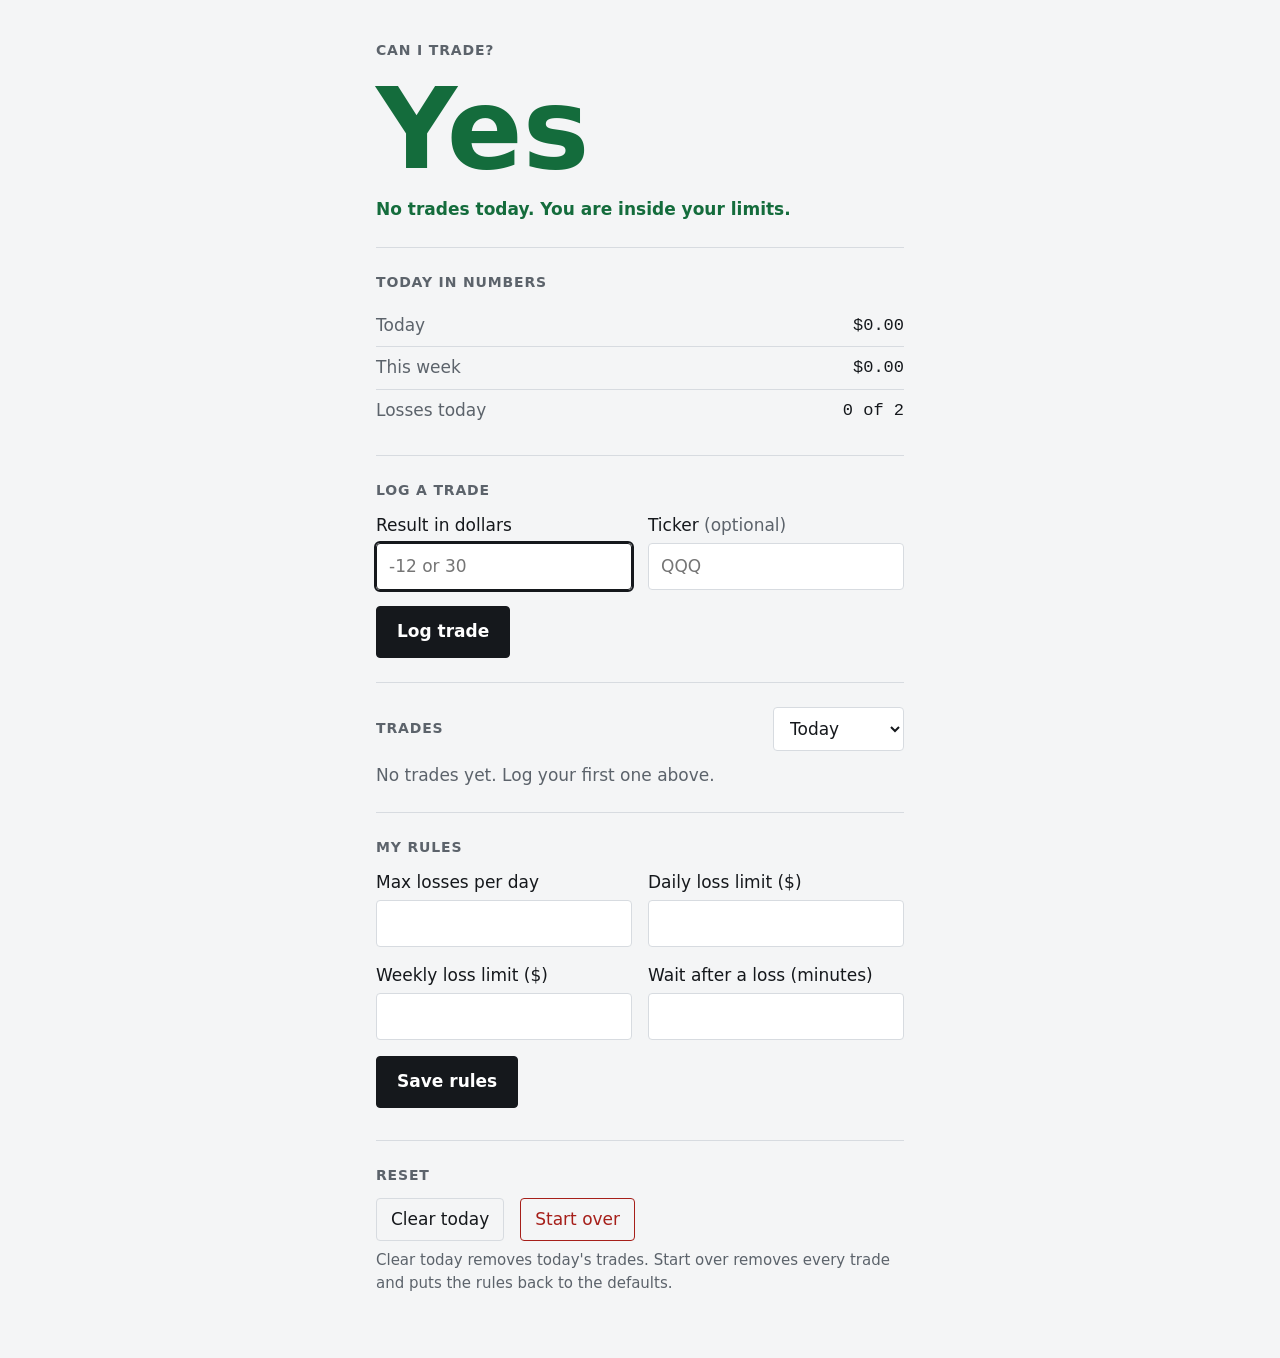
==== index.html @ 66c71fff "First interaction end to end: log a trade, the answer and totals redraw Co-Authored-By: Claude Opus " ====
<!DOCTYPE html>
<html lang="en">
<head>
  <meta charset="utf-8">
  <meta name="viewport" content="width=device-width, initial-scale=1">
  <title>Trade Check</title>
  <meta name="description" content="Log your trades and see if you can place another one today.">
  <link rel="stylesheet" href="css/styles.css">
</head>
<body>
  <main>
    <section class="answer" id="answer" aria-live="polite">
      <h1 class="label">Can I trade?</h1>
      <p class="verdict" id="verdict">Yes</p>
      <p class="reason" id="reason">No trades today. You are inside your limits.</p>
    </section>

    <section aria-labelledby="today-title">
      <h2 class="label" id="today-title">Today in numbers</h2>
      <dl class="stats">
        <div><dt>Today</dt><dd id="stat-today">$0.00</dd></div>
        <div><dt>This week</dt><dd id="stat-week">$0.00</dd></div>
        <div><dt>Losses today</dt><dd id="stat-losses">0 of 2</dd></div>
      </dl>
    </section>

    <section aria-labelledby="log-title">
      <h2 class="label" id="log-title">Log a trade</h2>
      <form id="trade-form" novalidate>
        <div class="row">
          <div class="field">
            <label for="amount">Result in dollars</label>
            <input id="amount" name="amount" type="text" inputmode="decimal"
                   autocomplete="off" placeholder="-12 or 30"
                   aria-describedby="amount-msg">
            <p class="field-message" id="amount-msg"></p>
          </div>
          <div class="field">
            <label for="ticker">Ticker <span class="optional">(optional)</span></label>
            <input id="ticker" name="ticker" type="text" autocomplete="off"
                   placeholder="QQQ" maxlength="10">
          </div>
        </div>
        <button type="submit" class="btn-main">Log trade</button>
      </form>
    </section>

    <section aria-labelledby="list-title">
      <div class="list-head">
        <h2 class="label" id="list-title">Trades</h2>
        <label class="visually-hidden" for="filter">Show</label>
        <select id="filter">
          <option value="today">Today</option>
          <option value="week">This week</option>
          <option value="all">All</option>
        </select>
      </div>
      <ul class="trades" id="trades"></ul>
      <p class="empty" id="empty">No trades yet. Log your first one above.</p>
    </section>

    <section aria-labelledby="rules-title">
      <h2 class="label" id="rules-title">My rules</h2>
      <form id="rules-form" novalidate>
        <div class="rules">
          <div class="field">
            <label for="maxLosses">Max losses per day</label>
            <input id="maxLosses" name="maxLosses" type="text" inputmode="numeric"
                   aria-describedby="maxLosses-msg">
            <p class="field-message" id="maxLosses-msg"></p>
          </div>
          <div class="field">
            <label for="dailyLimit">Daily loss limit ($)</label>
            <input id="dailyLimit" name="dailyLimit" type="text" inputmode="numeric"
                   aria-describedby="dailyLimit-msg">
            <p class="field-message" id="dailyLimit-msg"></p>
          </div>
          <div class="field">
            <label for="weeklyLimit">Weekly loss limit ($)</label>
            <input id="weeklyLimit" name="weeklyLimit" type="text" inputmode="numeric"
                   aria-describedby="weeklyLimit-msg">
            <p class="field-message" id="weeklyLimit-msg"></p>
          </div>
          <div class="field">
            <label for="cooldown">Wait after a loss (minutes)</label>
            <input id="cooldown" name="cooldown" type="text" inputmode="numeric"
                   aria-describedby="cooldown-msg">
            <p class="field-message" id="cooldown-msg"></p>
          </div>
        </div>
        <button type="submit" class="btn-main">Save rules</button>
        <p class="saved" id="rules-saved" aria-live="polite"></p>
      </form>
    </section>

    <section aria-labelledby="reset-title">
      <h2 class="label" id="reset-title">Reset</h2>
      <div class="resets">
        <button type="button" class="btn-quiet" id="clear-today">Clear today</button>
        <button type="button" class="btn-danger" id="start-over">Start over</button>
      </div>
      <p class="hint">Clear today removes today's trades. Start over removes every trade and puts the rules back to the defaults.</p>
    </section>
  </main>

  <script src="js/app.js"></script>
</body>
</html>
---- css/styles.css ----
/* Values come from DESIGN.md. Do not add new ones here without adding them there. */
:root {
  --background: #F4F5F6;
  --surface: #FFFFFF;
  --ink: #15181C;
  --ink-hover: #2B3036;
  --muted: #5C636B;
  --line: #D7DBE0;
  --go: #146C3C;
  --stop: #A61F1A;
  --wait: #8A5A00;

  --sans: system-ui, -apple-system, "Segoe UI", Roboto, sans-serif;
  --mono: ui-monospace, "SF Mono", Menlo, Consolas, monospace;

  --radius: 4px;
  --unit: 8px;
  --gutter: 16px;
  --section: 40px;
  --column: 560px;
}

* { box-sizing: border-box; }

body {
  margin: 0;
  background: var(--background);
  color: var(--ink);
  font-family: var(--sans);
  font-size: 17px;
  line-height: 1.5;
}

main {
  max-width: var(--column);
  margin: 0 auto;
  padding: var(--section) var(--gutter);
}

section {
  padding: calc(var(--unit) * 3) 0;
  border-top: 1px solid var(--line);
}

section:first-child { border-top: none; padding-top: 0; }

.label {
  margin: 0 0 calc(var(--unit) * 1.5);
  font-size: 14px;
  font-weight: 700;
  letter-spacing: 0.06em;
  text-transform: uppercase;
  color: var(--muted);
}

/* The answer */
.verdict {
  margin: 0;
  font-size: clamp(64px, 18vw, 112px);
  font-weight: 800;
  line-height: 1;
}

.reason {
  margin: calc(var(--unit) * 1.5) 0 0;
  font-weight: 600;
}

.answer[data-state="yes"] .verdict,
.answer[data-state="yes"] .reason { color: var(--go); }
.answer[data-state="no"] .verdict,
.answer[data-state="no"] .reason { color: var(--stop); }
.answer[data-state="wait"] .verdict,
.answer[data-state="wait"] .reason { color: var(--wait); }

/* Today in numbers */
.stats { margin: 0; }

.stats div {
  display: flex;
  justify-content: space-between;
  padding: var(--unit) 0;
  border-bottom: 1px solid var(--line);
}

.stats div:last-child { border-bottom: none; }
.stats dt { color: var(--muted); }
.stats dd { margin: 0; font-family: var(--mono); font-weight: 500; }

/* Forms */
.row, .rules {
  display: grid;
  gap: var(--gutter);
}

@media (min-width: 520px) {
  .row { grid-template-columns: 1fr 1fr; }
  .rules { grid-template-columns: 1fr 1fr; }
}

.field label {
  display: block;
  margin-bottom: calc(var(--unit) / 2);
}

.optional { color: var(--muted); }

input, select {
  width: 100%;
  padding: 10px 12px;
  font: inherit;
  color: var(--ink);
  background: var(--surface);
  border: 1px solid var(--line);
  border-radius: var(--radius);
}

input:focus, select:focus {
  border-color: var(--ink);
  outline: 2px solid var(--ink);
  outline-offset: 0;
}

input[aria-invalid="true"] { border-color: var(--stop); }

.field-message {
  min-height: 0;
  margin: calc(var(--unit) / 2) 0 0;
  color: var(--stop);
  font-size: 15px;
}

.field-message:empty { display: none; }

form .btn-main { margin-top: var(--gutter); }

/* Buttons */
button {
  font: inherit;
  cursor: pointer;
  border-radius: var(--radius);
}

button:focus-visible {
  outline: 2px solid var(--ink);
  outline-offset: 2px;
}

.btn-main {
  padding: 12px 20px;
  color: var(--surface);
  background: var(--ink);
  border: 1px solid var(--ink);
  font-weight: 600;
}

.btn-main:hover { background: var(--ink-hover); }

.btn-quiet, .btn-danger {
  padding: 8px 14px;
  background: transparent;
  border: 1px solid var(--line);
  color: var(--ink);
}

.btn-quiet:hover { border-color: var(--ink); }

.btn-danger {
  color: var(--stop);
  border-color: var(--stop);
}

/* Trades list */
.list-head {
  display: flex;
  align-items: center;
  justify-content: space-between;
  gap: var(--gutter);
  margin-bottom: calc(var(--unit) * 1.5);
}

.list-head .label { margin: 0; }
.list-head select { width: auto; }

.trades {
  list-style: none;
  margin: 0;
  padding: 0;
}

.trades li {
  display: grid;
  grid-template-columns: auto 1fr auto auto;
  align-items: center;
  gap: var(--gutter);
  padding: var(--unit) 0;
  border-bottom: 1px solid var(--line);
}

.trades .time { font-family: var(--mono); color: var(--muted); }
.trades .result { font-family: var(--mono); font-weight: 500; text-align: right; }

.empty, .hint, .saved {
  margin: 0;
  color: var(--muted);
}

.hint { margin-top: var(--unit); font-size: 15px; }
.saved { margin-top: var(--unit); }

.resets {
  display: flex;
  gap: var(--gutter);
}

.visually-hidden {
  position: absolute;
  width: 1px;
  height: 1px;
  overflow: hidden;
  clip: rect(0 0 0 0);
  white-space: nowrap;
}
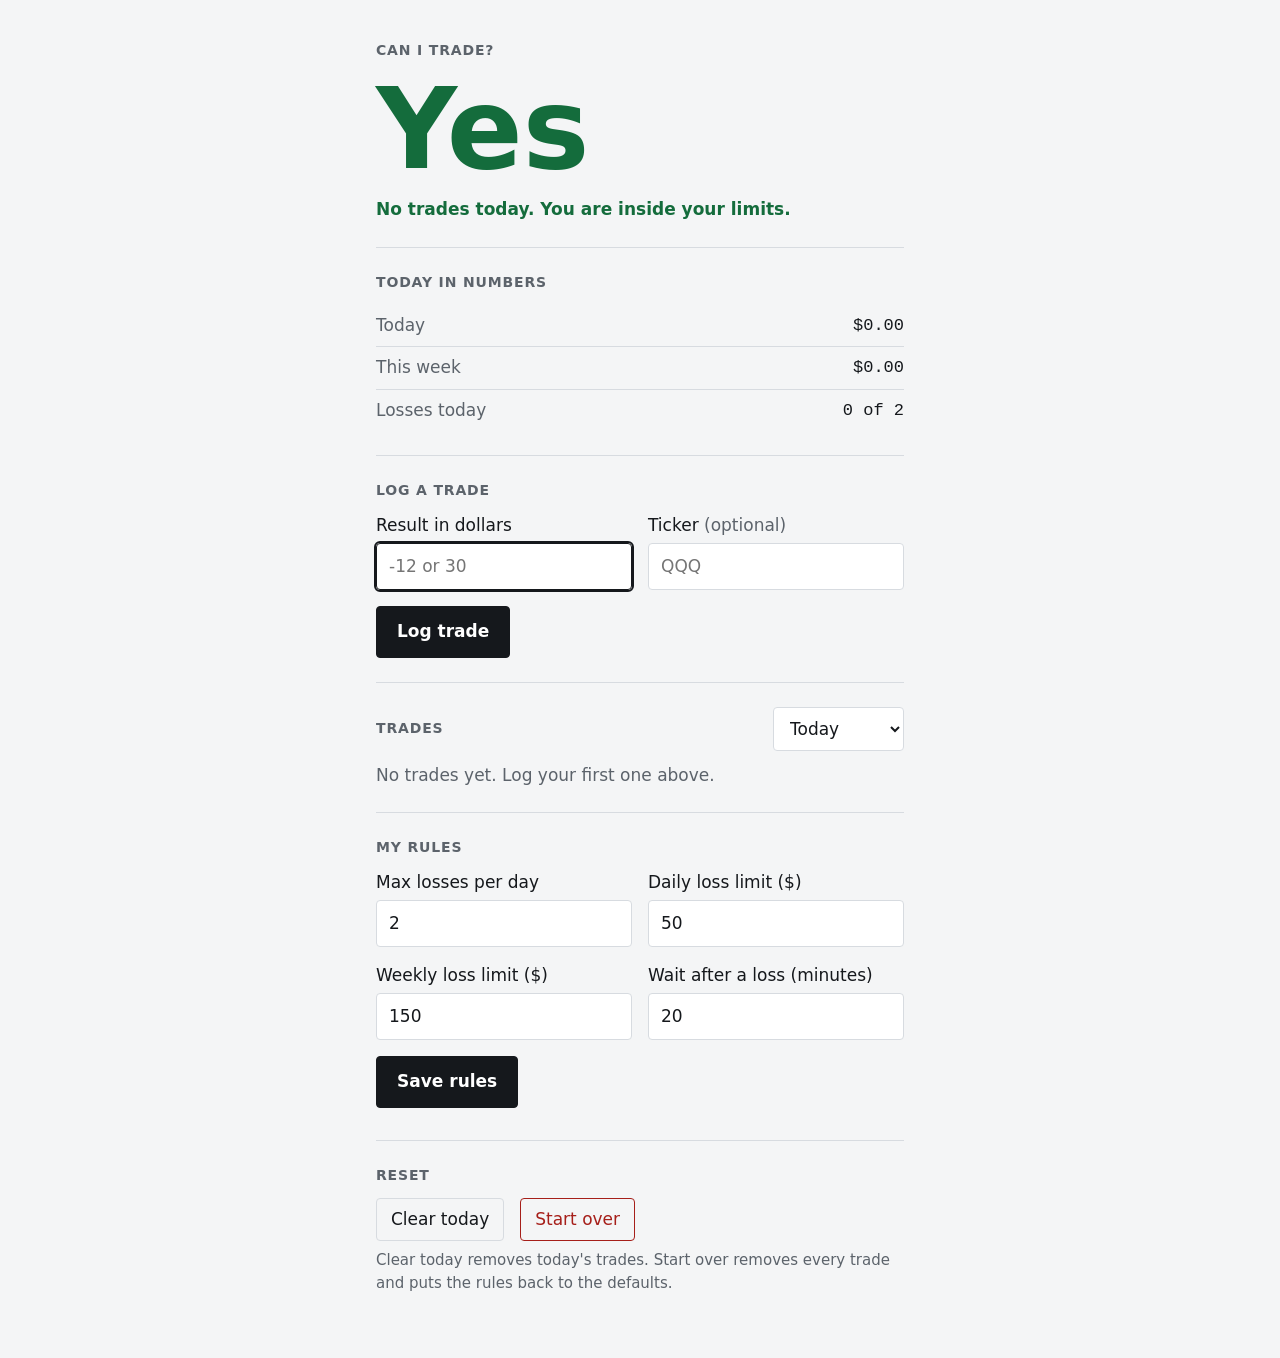
==== commit a996799c: "Cooldown after a loss: Wait with a countdown that turns to Yes on its own Co-Authored-By: Claude Opu" ====
--- a/index.html
+++ b/index.html
@@ -13,6 +13,7 @@
       <h1 class="label">Can I trade?</h1>
       <p class="verdict" id="verdict">Yes</p>
       <p class="reason" id="reason">No trades today. You are inside your limits.</p>
+      <p class="countdown" id="countdown" aria-hidden="true"></p>
     </section>
 
     <section aria-labelledby="today-title">
--- a/css/styles.css
+++ b/css/styles.css
@@ -71,7 +71,16 @@
 .answer[data-state="no"] .verdict,
 .answer[data-state="no"] .reason { color: var(--stop); }
 .answer[data-state="wait"] .verdict,
-.answer[data-state="wait"] .reason { color: var(--wait); }
+.answer[data-state="wait"] .reason,
+.answer[data-state="wait"] .countdown { color: var(--wait); }
+
+.countdown {
+  margin: calc(var(--unit) / 2) 0 0;
+  font-family: var(--mono);
+  font-weight: 500;
+}
+
+.countdown:empty { display: none; }
 
 /* Today in numbers */
 .stats { margin: 0; }
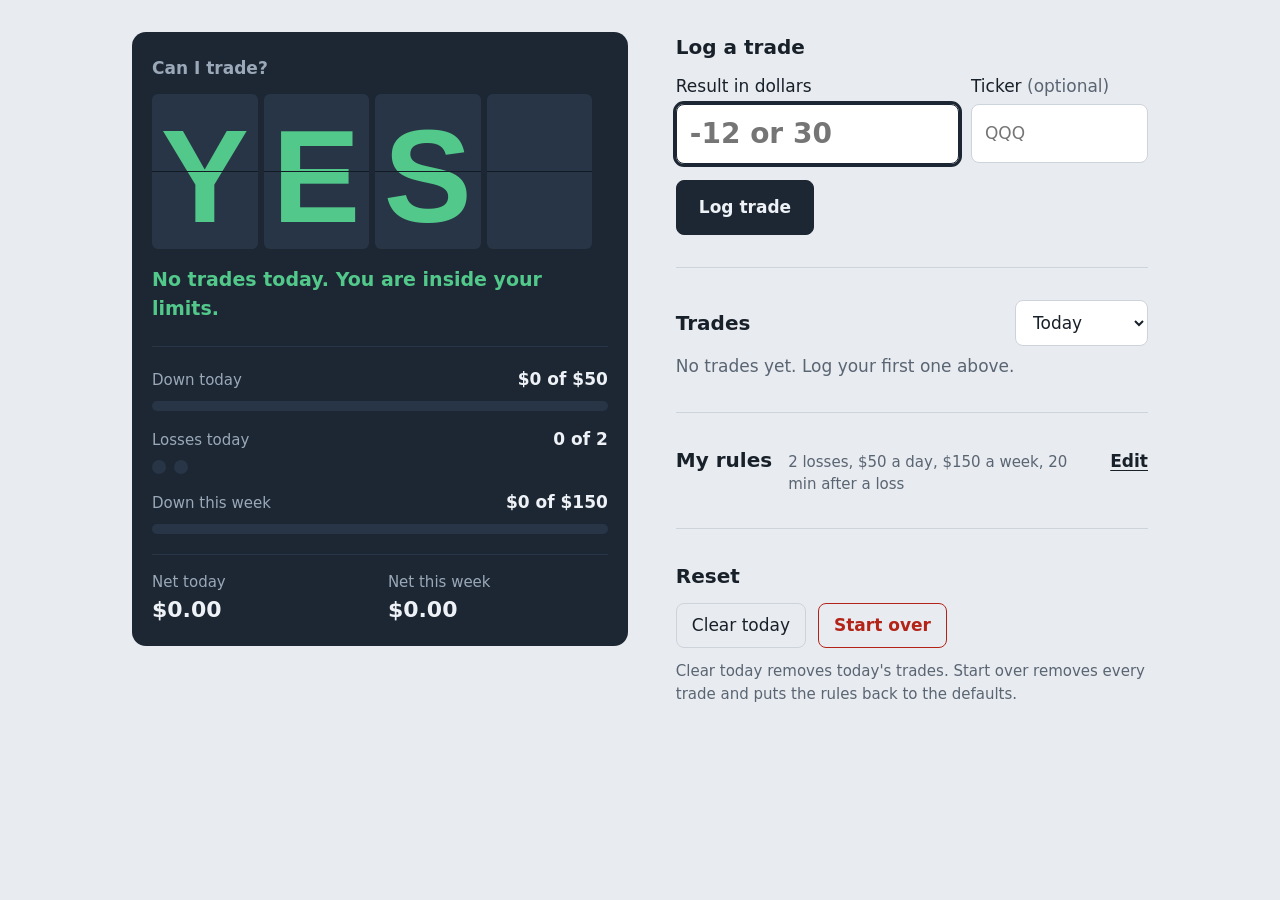
==== commit 54015190: "Restyle as a departure board: flap tiles, limit gauges, loss dots The answer flips letter by letter " ====
--- a/index.html
+++ b/index.html
@@ -5,105 +5,133 @@
   <meta name="viewport" content="width=device-width, initial-scale=1">
   <title>Trade Check</title>
   <meta name="description" content="Log your trades and see if you can place another one today.">
+  <meta name="theme-color" content="#1C2733">
+  <link rel="icon" href="data:image/svg+xml,%3Csvg xmlns='http://www.w3.org/2000/svg' viewBox='0 0 32 32'%3E%3Crect width='32' height='32' rx='7' fill='%231C2733'/%3E%3Crect x='7' y='7' width='18' height='18' rx='3' fill='%23273546'/%3E%3Crect x='7' y='15.5' width='18' height='1' fill='%23121A23'/%3E%3Ccircle cx='16' cy='16' r='5' fill='%2352C98A'/%3E%3C/svg%3E">
   <link rel="stylesheet" href="css/styles.css">
 </head>
 <body>
-  <main>
-    <section class="answer" id="answer" aria-live="polite">
-      <h1 class="label">Can I trade?</h1>
-      <p class="verdict" id="verdict">Yes</p>
+  <div class="layout">
+
+    <section class="board" id="answer" aria-live="polite">
+      <h1 class="board-question">Can I trade?</h1>
+      <p class="visually-hidden" id="verdict">Yes</p>
+      <div class="flaps" id="flaps" aria-hidden="true">
+        <span class="tile"><span class="ch"></span></span>
+        <span class="tile"><span class="ch"></span></span>
+        <span class="tile"><span class="ch"></span></span>
+        <span class="tile"><span class="ch"></span></span>
+      </div>
       <p class="reason" id="reason">No trades today. You are inside your limits.</p>
       <p class="countdown" id="countdown" aria-hidden="true"></p>
-    </section>
 
-    <section aria-labelledby="today-title">
-      <h2 class="label" id="today-title">Today in numbers</h2>
-      <dl class="stats">
-        <div><dt>Today</dt><dd id="stat-today">$0.00</dd></div>
-        <div><dt>This week</dt><dd id="stat-week">$0.00</dd></div>
-        <div><dt>Losses today</dt><dd id="stat-losses">0 of 2</dd></div>
+      <div class="gauges">
+        <div class="gauge">
+          <p class="gauge-head"><span>Down today</span><span class="fig" id="day-fig">$0 of $50</span></p>
+          <div class="track"><div class="fill" id="day-fill"></div></div>
+        </div>
+        <div class="gauge">
+          <p class="gauge-head"><span>Losses today</span><span class="fig" id="stat-losses">0 of 2</span></p>
+          <div class="dots" id="dots"></div>
+        </div>
+        <div class="gauge">
+          <p class="gauge-head"><span>Down this week</span><span class="fig" id="week-fig">$0 of $150</span></p>
+          <div class="track"><div class="fill" id="week-fill"></div></div>
+        </div>
+      </div>
+
+      <dl class="nets">
+        <div><dt>Net today</dt><dd class="fig" id="stat-today">$0.00</dd></div>
+        <div><dt>Net this week</dt><dd class="fig" id="stat-week">$0.00</dd></div>
       </dl>
     </section>
 
-    <section aria-labelledby="log-title">
-      <h2 class="label" id="log-title">Log a trade</h2>
-      <form id="trade-form" novalidate>
-        <div class="row">
-          <div class="field">
-            <label for="amount">Result in dollars</label>
-            <input id="amount" name="amount" type="text" inputmode="decimal"
-                   autocomplete="off" placeholder="-12 or 30"
-                   aria-describedby="amount-msg">
-            <p class="field-message" id="amount-msg"></p>
+    <main class="controls">
+      <section aria-labelledby="log-title">
+        <h2 id="log-title">Log a trade</h2>
+        <form id="trade-form" novalidate>
+          <div class="log-row">
+            <div class="field field-amount">
+              <label for="amount">Result in dollars</label>
+              <input id="amount" name="amount" type="text" inputmode="decimal"
+                     autocomplete="off" placeholder="-12 or 30"
+                     aria-describedby="amount-msg">
+            </div>
+            <div class="field field-ticker">
+              <label for="ticker">Ticker <span class="optional">(optional)</span></label>
+              <input id="ticker" name="ticker" type="text" autocomplete="off"
+                     placeholder="QQQ" maxlength="10">
+            </div>
           </div>
-          <div class="field">
-            <label for="ticker">Ticker <span class="optional">(optional)</span></label>
-            <input id="ticker" name="ticker" type="text" autocomplete="off"
-                   placeholder="QQQ" maxlength="10">
-          </div>
+          <p class="field-message" id="amount-msg"></p>
+          <button type="submit" class="btn-main">Log trade</button>
+        </form>
+      </section>
+
+      <section aria-labelledby="list-title">
+        <div class="list-head">
+          <h2 id="list-title">Trades</h2>
+          <label class="visually-hidden" for="filter">Show</label>
+          <select id="filter">
+            <option value="today">Today</option>
+            <option value="week">This week</option>
+            <option value="all">All</option>
+          </select>
         </div>
-        <button type="submit" class="btn-main">Log trade</button>
-      </form>
-    </section>
+        <ul class="trades" id="trades"></ul>
+        <p class="empty" id="empty">No trades yet. Log your first one above.</p>
+      </section>
 
-    <section aria-labelledby="list-title">
-      <div class="list-head">
-        <h2 class="label" id="list-title">Trades</h2>
-        <label class="visually-hidden" for="filter">Show</label>
-        <select id="filter">
-          <option value="today">Today</option>
-          <option value="week">This week</option>
-          <option value="all">All</option>
-        </select>
-      </div>
-      <ul class="trades" id="trades"></ul>
-      <p class="empty" id="empty">No trades yet. Log your first one above.</p>
-    </section>
+      <section aria-labelledby="rules-title">
+        <details class="rules-box" id="rules-box">
+          <summary>
+            <span class="summary-title" id="rules-title">My rules</span>
+            <span class="summary-text" id="rules-summary"></span>
+            <span class="summary-action">Edit</span>
+          </summary>
+          <form id="rules-form" novalidate>
+            <div class="rules">
+              <div class="field">
+                <label for="maxLosses">Max losses per day</label>
+                <input id="maxLosses" name="maxLosses" type="text" inputmode="numeric"
+                       aria-describedby="maxLosses-msg">
+                <p class="field-message" id="maxLosses-msg"></p>
+              </div>
+              <div class="field">
+                <label for="dailyLimit">Daily loss limit ($)</label>
+                <input id="dailyLimit" name="dailyLimit" type="text" inputmode="numeric"
+                       aria-describedby="dailyLimit-msg">
+                <p class="field-message" id="dailyLimit-msg"></p>
+              </div>
+              <div class="field">
+                <label for="weeklyLimit">Weekly loss limit ($)</label>
+                <input id="weeklyLimit" name="weeklyLimit" type="text" inputmode="numeric"
+                       aria-describedby="weeklyLimit-msg">
+                <p class="field-message" id="weeklyLimit-msg"></p>
+              </div>
+              <div class="field">
+                <label for="cooldown">Wait after a loss (minutes)</label>
+                <input id="cooldown" name="cooldown" type="text" inputmode="numeric"
+                       aria-describedby="cooldown-msg">
+                <p class="field-message" id="cooldown-msg"></p>
+              </div>
+            </div>
+            <button type="submit" class="btn-main">Save rules</button>
+            <p class="saved" id="rules-saved" aria-live="polite"></p>
+          </form>
+        </details>
+      </section>
 
-    <section aria-labelledby="rules-title">
-      <h2 class="label" id="rules-title">My rules</h2>
-      <form id="rules-form" novalidate>
-        <div class="rules">
-          <div class="field">
-            <label for="maxLosses">Max losses per day</label>
-            <input id="maxLosses" name="maxLosses" type="text" inputmode="numeric"
-                   aria-describedby="maxLosses-msg">
-            <p class="field-message" id="maxLosses-msg"></p>
-          </div>
-          <div class="field">
-            <label for="dailyLimit">Daily loss limit ($)</label>
-            <input id="dailyLimit" name="dailyLimit" type="text" inputmode="numeric"
-                   aria-describedby="dailyLimit-msg">
-            <p class="field-message" id="dailyLimit-msg"></p>
-          </div>
-          <div class="field">
-            <label for="weeklyLimit">Weekly loss limit ($)</label>
-            <input id="weeklyLimit" name="weeklyLimit" type="text" inputmode="numeric"
-                   aria-describedby="weeklyLimit-msg">
-            <p class="field-message" id="weeklyLimit-msg"></p>
-          </div>
-          <div class="field">
-            <label for="cooldown">Wait after a loss (minutes)</label>
-            <input id="cooldown" name="cooldown" type="text" inputmode="numeric"
-                   aria-describedby="cooldown-msg">
-            <p class="field-message" id="cooldown-msg"></p>
-          </div>
+      <section aria-labelledby="reset-title">
+        <h2 id="reset-title">Reset</h2>
+        <div class="resets">
+          <button type="button" class="btn-quiet" id="clear-today">Clear today</button>
+          <button type="button" class="btn-danger" id="start-over">Start over</button>
         </div>
-        <button type="submit" class="btn-main">Save rules</button>
-        <p class="saved" id="rules-saved" aria-live="polite"></p>
-      </form>
-    </section>
+        <p class="hint">Clear today removes today's trades. Start over removes every trade and puts the rules back to the defaults.</p>
+      </section>
+    </main>
 
-    <section aria-labelledby="reset-title">
-      <h2 class="label" id="reset-title">Reset</h2>
-      <div class="resets">
-        <button type="button" class="btn-quiet" id="clear-today">Clear today</button>
-        <button type="button" class="btn-danger" id="start-over">Start over</button>
-      </div>
-      <p class="hint">Clear today removes today's trades. Start over removes every trade and puts the rules back to the defaults.</p>
-    </section>
-  </main>
-
+  </div>
   <script src="js/app.js"></script>
 </body>
 </html>
--- a/css/styles.css
+++ b/css/styles.css
@@ -1,110 +1,258 @@
-/* Values come from DESIGN.md. Do not add new ones here without adding them there. */
+/* Every value here comes from DESIGN.md. Add it there first if you need a new one. */
 :root {
-  --background: #F4F5F6;
+  --page: #E8EBEF;
   --surface: #FFFFFF;
-  --ink: #15181C;
-  --ink-hover: #2B3036;
-  --muted: #5C636B;
-  --line: #D7DBE0;
-  --go: #146C3C;
-  --stop: #A61F1A;
-  --wait: #8A5A00;
-
+  --ink: #18202A;
+  --muted: #5A6573;
+  --line: #CDD3DA;
+  --board: #1C2733;
+  --tile: #273546;
+  --hinge: #121A23;
+  --board-text: #EEF2F6;
+  --board-muted: #9AA8B8;
+  --go: #52C98A;
+  --wait: #F5B83D;
+  --stop: #FF6B5B;
+  --error: #B42318;
+
+  --display: "DIN Condensed", "Bahnschrift Condensed", Bahnschrift, "Arial Narrow", sans-serif;
+  --figures: "DIN Alternate", Bahnschrift, system-ui, sans-serif;
   --sans: system-ui, -apple-system, "Segoe UI", Roboto, sans-serif;
-  --mono: ui-monospace, "SF Mono", Menlo, Consolas, monospace;
-
-  --radius: 4px;
+
+  --r-tile: 6px;
+  --r-control: 8px;
+  --r-board: 14px;
   --unit: 8px;
   --gutter: 16px;
-  --section: 40px;
-  --column: 560px;
+  --section: 32px;
+  --column: 1080px;
+
+  /* Set by the answer: go, wait or stop. */
+  --signal: var(--go);
 }
 
 * { box-sizing: border-box; }
 
 body {
   margin: 0;
-  background: var(--background);
+  background: var(--page);
   color: var(--ink);
   font-family: var(--sans);
   font-size: 17px;
   line-height: 1.5;
 }
 
-main {
+h1, h2, p { margin: 0; }
+
+h2 {
+  font-size: 20px;
+  font-weight: 700;
+  margin-bottom: calc(var(--unit) * 1.5);
+}
+
+.fig {
+  font-family: var(--figures);
+  font-variant-numeric: tabular-nums;
+  font-weight: 700;
+}
+
+/* ---------- Layout ---------- */
+
+.layout {
   max-width: var(--column);
   margin: 0 auto;
-  padding: var(--section) var(--gutter);
-}
-
-section {
-  padding: calc(var(--unit) * 3) 0;
-  border-top: 1px solid var(--line);
-}
-
-section:first-child { border-top: none; padding-top: 0; }
-
-.label {
-  margin: 0 0 calc(var(--unit) * 1.5);
-  font-size: 14px;
-  font-weight: 700;
-  letter-spacing: 0.06em;
-  text-transform: uppercase;
-  color: var(--muted);
-}
-
-/* The answer */
-.verdict {
-  margin: 0;
-  font-size: clamp(64px, 18vw, 112px);
-  font-weight: 800;
+  padding: var(--gutter);
+  display: grid;
+  gap: var(--section);
+}
+
+@media (min-width: 900px) {
+  .layout {
+    grid-template-columns: minmax(0, 1.05fr) minmax(0, 1fr);
+    align-items: start;
+    gap: calc(var(--section) * 1.5);
+    padding: var(--section) calc(var(--gutter) * 2);
+  }
+  .board {
+    position: sticky;
+    top: var(--section);
+  }
+}
+
+/* ---------- The board ---------- */
+
+.board {
+  background: var(--board);
+  color: var(--board-text);
+  border-radius: var(--r-board);
+  padding: calc(var(--unit) * 3) calc(var(--unit) * 2.5) calc(var(--unit) * 2.5);
+}
+
+.board[data-state="yes"] { --signal: var(--go); }
+.board[data-state="wait"] { --signal: var(--wait); }
+.board[data-state="no"] { --signal: var(--stop); }
+
+.board-question {
+  font-size: 17px;
+  font-weight: 600;
+  color: var(--board-muted);
+  margin-bottom: calc(var(--unit) * 1.5);
+}
+
+.flaps {
+  display: grid;
+  grid-template-columns: repeat(4, minmax(0, 1fr));
+  gap: 6px;
+  max-width: 440px;
+  perspective: 600px;
+}
+
+.tile {
+  position: relative;
+  display: grid;
+  place-items: center;
+  height: calc(clamp(60px, 17vw, 132px) * 1.18);
+  background: var(--tile);
+  border-radius: var(--r-tile);
+  overflow: hidden;
+}
+
+/* The split line across the middle of each tile. */
+.tile::after {
+  content: "";
+  position: absolute;
+  left: 0;
+  right: 0;
+  top: 50%;
+  height: 1px;
+  background: var(--hinge);
+}
+
+.ch {
+  display: block;
+  font-family: var(--display);
+  font-size: clamp(60px, 17vw, 132px);
+  font-weight: 700;
   line-height: 1;
+  padding-top: 0.08em; /* DIN Condensed sits high; this centers the capitals */
+  color: var(--signal);
+  transform-origin: 50% 50%;
+}
+
+.tile.flip .ch { animation: flap 280ms ease-in-out; }
+
+@keyframes flap {
+  0%   { transform: rotateX(0deg); }
+  50%  { transform: rotateX(-90deg); }
+  100% { transform: rotateX(0deg); }
 }
 
 .reason {
-  margin: calc(var(--unit) * 1.5) 0 0;
+  margin-top: calc(var(--unit) * 2);
+  font-size: 19px;
   font-weight: 600;
-}
-
-.answer[data-state="yes"] .verdict,
-.answer[data-state="yes"] .reason { color: var(--go); }
-.answer[data-state="no"] .verdict,
-.answer[data-state="no"] .reason { color: var(--stop); }
-.answer[data-state="wait"] .verdict,
-.answer[data-state="wait"] .reason,
-.answer[data-state="wait"] .countdown { color: var(--wait); }
+  color: var(--signal);
+  max-width: 34ch;
+}
 
 .countdown {
-  margin: calc(var(--unit) / 2) 0 0;
-  font-family: var(--mono);
-  font-weight: 500;
+  margin-top: calc(var(--unit) / 2);
+  font-family: var(--figures);
+  font-variant-numeric: tabular-nums;
+  font-weight: 700;
+  font-size: 28px;
+  color: var(--signal);
 }
 
 .countdown:empty { display: none; }
 
-/* Today in numbers */
-.stats { margin: 0; }
-
-.stats div {
+/* Gauges */
+.gauges {
+  display: grid;
+  gap: calc(var(--unit) * 2);
+  margin-top: calc(var(--unit) * 3);
+  padding-top: calc(var(--unit) * 2.5);
+  border-top: 1px solid var(--tile);
+}
+
+.gauge-head {
   display: flex;
   justify-content: space-between;
-  padding: var(--unit) 0;
-  border-bottom: 1px solid var(--line);
-}
-
-.stats div:last-child { border-bottom: none; }
-.stats dt { color: var(--muted); }
-.stats dd { margin: 0; font-family: var(--mono); font-weight: 500; }
-
-/* Forms */
-.row, .rules {
-  display: grid;
-  gap: var(--gutter);
-}
-
-@media (min-width: 520px) {
-  .row { grid-template-columns: 1fr 1fr; }
-  .rules { grid-template-columns: 1fr 1fr; }
+  align-items: baseline;
+  gap: var(--gutter);
+  font-size: 15px;
+  color: var(--board-muted);
+  margin-bottom: var(--unit);
+}
+
+.gauge-head .fig {
+  color: var(--board-text);
+  font-size: 17px;
+}
+
+.track {
+  height: 10px;
+  background: var(--tile);
+  border-radius: 5px;
+  overflow: hidden;
+}
+
+.fill {
+  height: 100%;
+  width: 0;
+  border-radius: 5px;
+  background: var(--go);
+  transition: width 400ms ease-out, background-color 400ms;
+}
+
+.fill[data-level="wait"] { background: var(--wait); }
+.fill[data-level="stop"] { background: var(--stop); }
+
+.dots {
+  display: flex;
+  flex-wrap: wrap;
+  gap: 8px;
+}
+
+.dot {
+  width: 14px;
+  height: 14px;
+  border-radius: 50%;
+  background: var(--tile);
+}
+
+.dot.used { background: var(--stop); }
+
+.nets {
+  display: grid;
+  grid-template-columns: 1fr 1fr;
+  gap: var(--gutter);
+  margin: calc(var(--unit) * 2.5) 0 0;
+  padding-top: calc(var(--unit) * 2);
+  border-top: 1px solid var(--tile);
+}
+
+.nets dt {
+  font-size: 15px;
+  color: var(--board-muted);
+}
+
+.nets dd {
+  margin: 0;
+  font-size: 22px;
+  color: var(--board-text);
+}
+
+/* ---------- Controls ---------- */
+
+.controls {
+  display: grid;
+  gap: var(--section);
+}
+
+.controls section + section {
+  padding-top: var(--section);
+  border-top: 1px solid var(--line);
 }
 
 .field label {
@@ -116,27 +264,46 @@
 
 input, select {
   width: 100%;
-  padding: 10px 12px;
+  padding: 11px 13px;
   font: inherit;
   color: var(--ink);
   background: var(--surface);
   border: 1px solid var(--line);
-  border-radius: var(--radius);
+  border-radius: var(--r-control);
 }
 
 input:focus, select:focus {
-  border-color: var(--ink);
-  outline: 2px solid var(--ink);
+  outline: 3px solid var(--board);
   outline-offset: 0;
-}
-
-input[aria-invalid="true"] { border-color: var(--stop); }
+  border-color: var(--board);
+}
+
+input[aria-invalid="true"] { border-color: var(--error); }
+
+.log-row {
+  display: grid;
+  grid-template-columns: minmax(0, 1.6fr) minmax(0, 1fr);
+  gap: calc(var(--unit) * 1.5);
+}
+
+.field-amount input {
+  font-family: var(--figures);
+  font-variant-numeric: tabular-nums;
+  font-weight: 700;
+  font-size: 28px;
+  padding: 8px 13px;
+}
+
+.field-ticker input {
+  height: calc(100% - 30px);
+  text-transform: uppercase;
+}
 
 .field-message {
-  min-height: 0;
-  margin: calc(var(--unit) / 2) 0 0;
-  color: var(--stop);
+  margin-top: var(--unit);
+  color: var(--error);
   font-size: 15px;
+  font-weight: 600;
 }
 
 .field-message:empty { display: none; }
@@ -147,26 +314,27 @@
 button {
   font: inherit;
   cursor: pointer;
-  border-radius: var(--radius);
-}
-
-button:focus-visible {
-  outline: 2px solid var(--ink);
+  border-radius: var(--r-control);
+}
+
+button:focus-visible, summary:focus-visible {
+  outline: 3px solid var(--board);
   outline-offset: 2px;
 }
 
 .btn-main {
-  padding: 12px 20px;
-  color: var(--surface);
-  background: var(--ink);
-  border: 1px solid var(--ink);
-  font-weight: 600;
-}
-
-.btn-main:hover { background: var(--ink-hover); }
+  padding: 14px 22px;
+  color: var(--board-text);
+  background: var(--board);
+  border: 1px solid var(--board);
+  font-weight: 700;
+}
+
+.btn-main:hover { background: var(--tile); }
+.btn-main:active { transform: translateY(1px); }
 
 .btn-quiet, .btn-danger {
-  padding: 8px 14px;
+  padding: 9px 15px;
   background: transparent;
   border: 1px solid var(--line);
   color: var(--ink);
@@ -175,8 +343,14 @@
 .btn-quiet:hover { border-color: var(--ink); }
 
 .btn-danger {
-  color: var(--stop);
-  border-color: var(--stop);
+  color: var(--error);
+  border-color: var(--error);
+  font-weight: 600;
+}
+
+.btn-danger.armed {
+  background: var(--error);
+  color: var(--surface);
 }
 
 /* Trades list */
@@ -185,10 +359,10 @@
   align-items: center;
   justify-content: space-between;
   gap: var(--gutter);
-  margin-bottom: calc(var(--unit) * 1.5);
-}
-
-.list-head .label { margin: 0; }
+  margin-bottom: var(--unit);
+}
+
+.list-head h2 { margin: 0; }
 .list-head select { width: auto; }
 
 .trades {
@@ -199,27 +373,81 @@
 
 .trades li {
   display: grid;
-  grid-template-columns: auto 1fr auto auto;
+  grid-template-columns: 4.5em 1fr auto auto;
   align-items: center;
   gap: var(--gutter);
-  padding: var(--unit) 0;
+  padding: 10px 0;
   border-bottom: 1px solid var(--line);
 }
 
-.trades .time { font-family: var(--mono); color: var(--muted); }
-.trades .result { font-family: var(--mono); font-weight: 500; text-align: right; }
-
-.empty, .hint, .saved {
-  margin: 0;
+.trades li.new { animation: arrive 500ms ease-out; }
+
+@keyframes arrive {
+  from { background: var(--surface); }
+  to { background: transparent; }
+}
+
+.trades .time {
+  font-family: var(--figures);
+  font-variant-numeric: tabular-nums;
   color: var(--muted);
 }
 
-.hint { margin-top: var(--unit); font-size: 15px; }
+.trades .ticker { font-weight: 600; }
+
+.trades .result {
+  font-family: var(--figures);
+  font-variant-numeric: tabular-nums;
+  font-weight: 700;
+  font-size: 19px;
+  text-align: right;
+}
+
+.trades .btn-quiet { padding: 6px 12px; font-size: 15px; }
+
+.empty, .hint, .saved { color: var(--muted); }
+.hint { margin-top: calc(var(--unit) * 1.5); font-size: 15px; }
 .saved { margin-top: var(--unit); }
+.saved:empty { display: none; }
+
+/* Rules */
+.rules-box summary {
+  display: grid;
+  grid-template-columns: auto 1fr auto;
+  align-items: baseline;
+  gap: var(--gutter);
+  cursor: pointer;
+  list-style: none;
+}
+
+.rules-box summary::-webkit-details-marker { display: none; }
+
+.summary-title { font-size: 20px; font-weight: 700; }
+.summary-text { color: var(--muted); font-size: 15px; }
+
+.summary-action {
+  color: var(--ink);
+  font-weight: 600;
+  text-decoration: underline;
+  text-underline-offset: 3px;
+}
+
+.rules-box[open] .summary-action { visibility: hidden; }
+.rules-box form { margin-top: calc(var(--unit) * 2); }
+
+.rules {
+  display: grid;
+  gap: var(--gutter);
+}
+
+@media (min-width: 520px) {
+  .rules { grid-template-columns: 1fr 1fr; }
+}
 
 .resets {
   display: flex;
-  gap: var(--gutter);
+  flex-wrap: wrap;
+  gap: calc(var(--unit) * 1.5);
 }
 
 .visually-hidden {
@@ -230,3 +458,19 @@
   clip: rect(0 0 0 0);
   white-space: nowrap;
 }
+
+@media (max-width: 420px) {
+  .board { padding: calc(var(--unit) * 2.5) calc(var(--unit) * 2) calc(var(--unit) * 2); }
+  .reason { font-size: 17px; margin-top: calc(var(--unit) * 1.5); }
+  .gauges { gap: calc(var(--unit) * 1.5); margin-top: calc(var(--unit) * 2); padding-top: calc(var(--unit) * 2); }
+  .gauge-head { margin-bottom: calc(var(--unit) / 2); }
+  .nets { margin-top: calc(var(--unit) * 2); padding-top: calc(var(--unit) * 1.5); }
+  .log-row { grid-template-columns: 1fr; }
+  .field-ticker input { height: auto; }
+  .summary-text { grid-column: 1 / -1; grid-row: 2; }
+}
+
+@media (prefers-reduced-motion: reduce) {
+  .tile.flip .ch, .trades li.new { animation: none; }
+  .fill { transition: none; }
+}
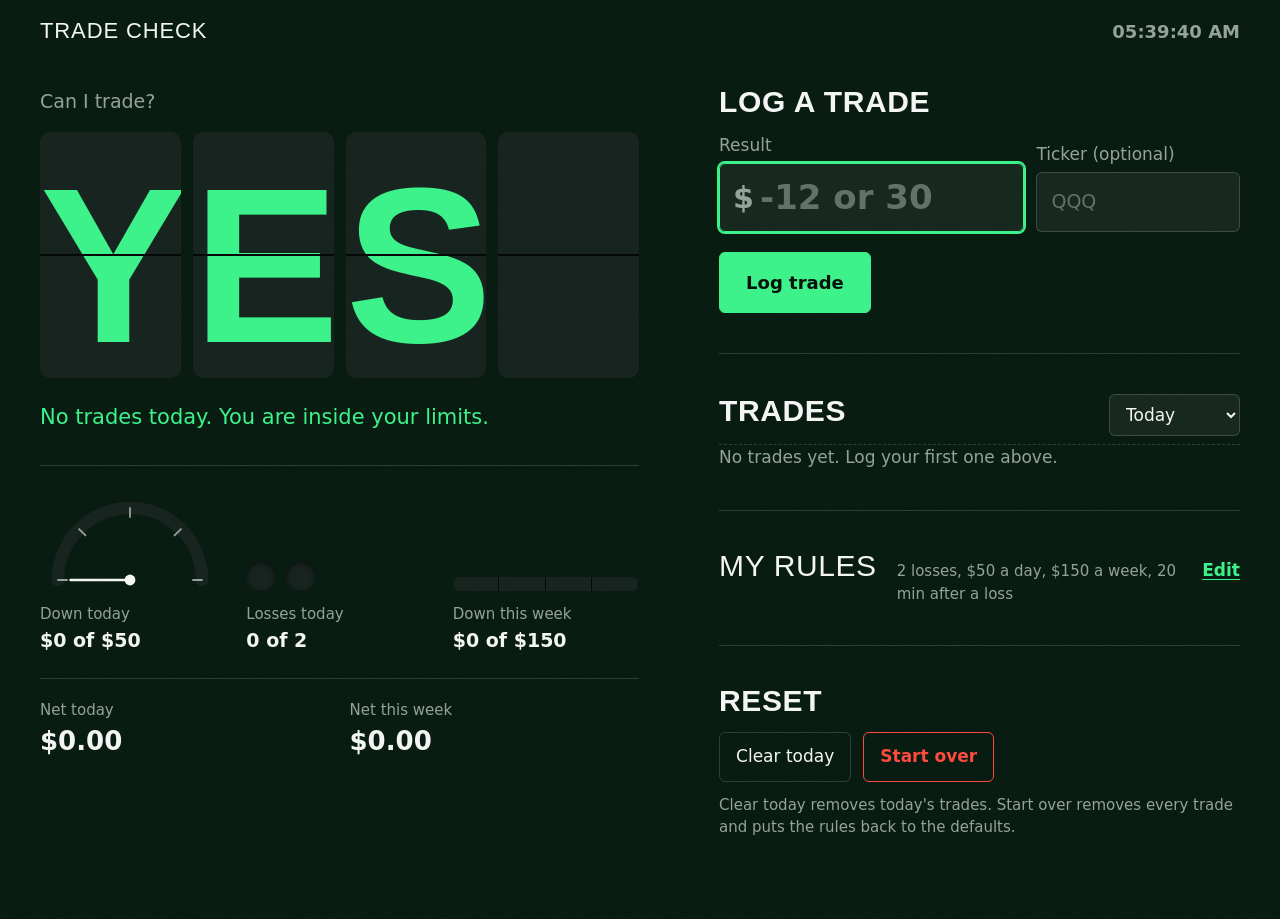
==== commit 742e972a: "Restyle: the whole screen is the signal Real split-flap tiles with two halves that fold, an analog d" ====
--- a/index.html
+++ b/index.html
@@ -5,37 +5,85 @@
   <meta name="viewport" content="width=device-width, initial-scale=1">
   <title>Trade Check</title>
   <meta name="description" content="Log your trades and see if you can place another one today.">
-  <meta name="theme-color" content="#1C2733">
-  <link rel="icon" href="data:image/svg+xml,%3Csvg xmlns='http://www.w3.org/2000/svg' viewBox='0 0 32 32'%3E%3Crect width='32' height='32' rx='7' fill='%231C2733'/%3E%3Crect x='7' y='7' width='18' height='18' rx='3' fill='%23273546'/%3E%3Crect x='7' y='15.5' width='18' height='1' fill='%23121A23'/%3E%3Ccircle cx='16' cy='16' r='5' fill='%2352C98A'/%3E%3C/svg%3E">
+  <meta name="theme-color" content="#071A10">
+  <link rel="icon" href="data:image/svg+xml,%3Csvg xmlns='http://www.w3.org/2000/svg' viewBox='0 0 32 32'%3E%3Crect width='32' height='32' rx='7' fill='%23071A10'/%3E%3Crect x='6' y='6' width='20' height='20' rx='4' fill='%23182420'/%3E%3Crect x='6' y='15.5' width='20' height='1' fill='%23050807'/%3E%3Ctext x='16' y='23' text-anchor='middle' font-family='Arial Narrow,Arial' font-weight='700' font-size='18' fill='%233DF28A'%3EY%3C/text%3E%3C/svg%3E">
   <link rel="stylesheet" href="css/styles.css">
 </head>
-<body>
+<body data-state="yes">
+  <svg class="grain-src" aria-hidden="true" width="0" height="0">
+    <filter id="grain"><feTurbulence type="fractalNoise" baseFrequency="0.9" numOctaves="2" stitchTiles="stitch"/><feColorMatrix values="0 0 0 0 1  0 0 0 0 1  0 0 0 0 1  0 0 0 0.5 0"/></filter>
+  </svg>
+
+  <header class="top">
+    <span class="brand">Trade Check</span>
+    <span class="clock fig" id="clock" aria-hidden="true"></span>
+  </header>
+
   <div class="layout">
 
-    <section class="board" id="answer" aria-live="polite">
-      <h1 class="board-question">Can I trade?</h1>
+    <section class="signal" id="answer" aria-live="polite">
+      <h1 class="question">Can I trade?</h1>
       <p class="visually-hidden" id="verdict">Yes</p>
+
       <div class="flaps" id="flaps" aria-hidden="true">
-        <span class="tile"><span class="ch"></span></span>
-        <span class="tile"><span class="ch"></span></span>
-        <span class="tile"><span class="ch"></span></span>
-        <span class="tile"><span class="ch"></span></span>
+        <span class="tile" data-letter=" ">
+          <span class="half top"><span class="ch"></span></span>
+          <span class="half bottom"><span class="ch"></span></span>
+          <span class="half flip-top"><span class="ch"></span></span>
+          <span class="half flip-bottom"><span class="ch"></span></span>
+        </span>
+        <span class="tile" data-letter=" ">
+          <span class="half top"><span class="ch"></span></span>
+          <span class="half bottom"><span class="ch"></span></span>
+          <span class="half flip-top"><span class="ch"></span></span>
+          <span class="half flip-bottom"><span class="ch"></span></span>
+        </span>
+        <span class="tile" data-letter=" ">
+          <span class="half top"><span class="ch"></span></span>
+          <span class="half bottom"><span class="ch"></span></span>
+          <span class="half flip-top"><span class="ch"></span></span>
+          <span class="half flip-bottom"><span class="ch"></span></span>
+        </span>
+        <span class="tile" data-letter=" ">
+          <span class="half top"><span class="ch"></span></span>
+          <span class="half bottom"><span class="ch"></span></span>
+          <span class="half flip-top"><span class="ch"></span></span>
+          <span class="half flip-bottom"><span class="ch"></span></span>
+        </span>
       </div>
+
       <p class="reason" id="reason">No trades today. You are inside your limits.</p>
       <p class="countdown" id="countdown" aria-hidden="true"></p>
 
-      <div class="gauges">
-        <div class="gauge">
-          <p class="gauge-head"><span>Down today</span><span class="fig" id="day-fig">$0 of $50</span></p>
-          <div class="track"><div class="fill" id="day-fill"></div></div>
+      <div class="instruments">
+        <div class="instrument dial-wrap">
+          <svg class="dial" viewBox="0 0 200 112" aria-hidden="true">
+            <path class="dial-track" d="M20 100 A80 80 0 0 1 180 100"/>
+            <path class="dial-fill" id="day-fill" d="M20 100 A80 80 0 0 1 180 100"/>
+            <g class="ticks">
+              <line x1="20" y1="100" x2="30" y2="100"/>
+              <line x1="43.4" y1="43.4" x2="50.5" y2="50.5"/>
+              <line x1="100" y1="20" x2="100" y2="30"/>
+              <line x1="156.6" y1="43.4" x2="149.5" y2="50.5"/>
+              <line x1="180" y1="100" x2="170" y2="100"/>
+            </g>
+            <line class="needle" id="needle" x1="100" y1="100" x2="100" y2="34"/>
+            <circle class="hub" cx="100" cy="100" r="6"/>
+          </svg>
+          <p class="inst-label">Down today</p>
+          <p class="inst-fig fig" id="day-fig">$0 of $50</p>
         </div>
-        <div class="gauge">
-          <p class="gauge-head"><span>Losses today</span><span class="fig" id="stat-losses">0 of 2</span></p>
-          <div class="dots" id="dots"></div>
+
+        <div class="instrument">
+          <div class="lamps" id="dots"></div>
+          <p class="inst-label">Losses today</p>
+          <p class="inst-fig fig" id="stat-losses">0 of 2</p>
         </div>
-        <div class="gauge">
-          <p class="gauge-head"><span>Down this week</span><span class="fig" id="week-fig">$0 of $150</span></p>
-          <div class="track"><div class="fill" id="week-fill"></div></div>
+
+        <div class="instrument">
+          <div class="bar"><div class="bar-fill" id="week-fill"></div></div>
+          <p class="inst-label">Down this week</p>
+          <p class="inst-fig fig" id="week-fig">$0 of $150</p>
         </div>
       </div>
 
@@ -51,10 +99,13 @@
         <form id="trade-form" novalidate>
           <div class="log-row">
             <div class="field field-amount">
-              <label for="amount">Result in dollars</label>
-              <input id="amount" name="amount" type="text" inputmode="decimal"
-                     autocomplete="off" placeholder="-12 or 30"
-                     aria-describedby="amount-msg">
+              <label for="amount">Result</label>
+              <div class="money-well">
+                <span class="money-sign fig" aria-hidden="true">$</span>
+                <input id="amount" name="amount" type="text" inputmode="decimal"
+                       autocomplete="off" placeholder="-12 or 30"
+                       aria-describedby="amount-msg">
+              </div>
             </div>
             <div class="field field-ticker">
               <label for="ticker">Ticker <span class="optional">(optional)</span></label>
@@ -77,7 +128,7 @@
             <option value="all">All</option>
           </select>
         </div>
-        <ul class="trades" id="trades"></ul>
+        <ul class="tape" id="trades"></ul>
         <p class="empty" id="empty">No trades yet. Log your first one above.</p>
       </section>
 
@@ -92,26 +143,22 @@
             <div class="rules">
               <div class="field">
                 <label for="maxLosses">Max losses per day</label>
-                <input id="maxLosses" name="maxLosses" type="text" inputmode="numeric"
-                       aria-describedby="maxLosses-msg">
+                <input id="maxLosses" name="maxLosses" type="text" inputmode="numeric" aria-describedby="maxLosses-msg">
                 <p class="field-message" id="maxLosses-msg"></p>
               </div>
               <div class="field">
                 <label for="dailyLimit">Daily loss limit ($)</label>
-                <input id="dailyLimit" name="dailyLimit" type="text" inputmode="numeric"
-                       aria-describedby="dailyLimit-msg">
+                <input id="dailyLimit" name="dailyLimit" type="text" inputmode="numeric" aria-describedby="dailyLimit-msg">
                 <p class="field-message" id="dailyLimit-msg"></p>
               </div>
               <div class="field">
                 <label for="weeklyLimit">Weekly loss limit ($)</label>
-                <input id="weeklyLimit" name="weeklyLimit" type="text" inputmode="numeric"
-                       aria-describedby="weeklyLimit-msg">
+                <input id="weeklyLimit" name="weeklyLimit" type="text" inputmode="numeric" aria-describedby="weeklyLimit-msg">
                 <p class="field-message" id="weeklyLimit-msg"></p>
               </div>
               <div class="field">
                 <label for="cooldown">Wait after a loss (minutes)</label>
-                <input id="cooldown" name="cooldown" type="text" inputmode="numeric"
-                       aria-describedby="cooldown-msg">
+                <input id="cooldown" name="cooldown" type="text" inputmode="numeric" aria-describedby="cooldown-msg">
                 <p class="field-message" id="cooldown-msg"></p>
               </div>
             </div>
--- a/css/styles.css
+++ b/css/styles.css
@@ -1,53 +1,82 @@
 /* Every value here comes from DESIGN.md. Add it there first if you need a new one. */
 :root {
-  --page: #E8EBEF;
-  --surface: #FFFFFF;
-  --ink: #18202A;
-  --muted: #5A6573;
-  --line: #CDD3DA;
-  --board: #1C2733;
-  --tile: #273546;
-  --hinge: #121A23;
-  --board-text: #EEF2F6;
-  --board-muted: #9AA8B8;
-  --go: #52C98A;
-  --wait: #F5B83D;
-  --stop: #FF6B5B;
-  --error: #B42318;
+  --bg-go: #071A10;
+  --bg-wait: #1C1204;
+  --bg-stop: #1F0705;
+  --go: #3DF28A;
+  --wait: #FFB01F;
+  --stop: #FF4B3E;
+  --face-go: #182420;
+  --face-wait: #2A1E0C;
+  --face-stop: #2E100D;
+  --hinge: #050807;
+  --text: #F2F5F3;
+  --text-muted: #93A39B;
+  --well: rgba(255, 255, 255, 0.06);
+  --edge: rgba(255, 255, 255, 0.16);
+  --on-signal: #07110B;
 
   --display: "DIN Condensed", "Bahnschrift Condensed", Bahnschrift, "Arial Narrow", sans-serif;
   --figures: "DIN Alternate", Bahnschrift, system-ui, sans-serif;
-  --sans: system-ui, -apple-system, "Segoe UI", Roboto, sans-serif;
-
-  --r-tile: 6px;
-  --r-control: 8px;
-  --r-board: 14px;
+  --sans: "Helvetica Neue", system-ui, -apple-system, "Segoe UI", Roboto, sans-serif;
+
+  --r-tile: 10px;
+  --r-control: 6px;
   --unit: 8px;
-  --gutter: 16px;
-  --section: 32px;
-  --column: 1080px;
-
-  /* Set by the answer: go, wait or stop. */
+  --gutter: 20px;
+  --section: 40px;
+  --column: 1240px;
+
+  --tile-h: calc(clamp(96px, 26vw, 220px) * 1.12);
+
+  /* Set by the answer on <body>. */
+  --bg: var(--bg-go);
   --signal: var(--go);
-}
+  --face: var(--face-go);
+}
+
+body[data-state="yes"]  { --bg: var(--bg-go);   --signal: var(--go);   --face: var(--face-go); }
+body[data-state="wait"] { --bg: var(--bg-wait); --signal: var(--wait); --face: var(--face-wait); }
+body[data-state="no"]   { --bg: var(--bg-stop); --signal: var(--stop); --face: var(--face-stop); }
 
 * { box-sizing: border-box; }
+
+html { background: var(--bg); }
 
 body {
   margin: 0;
-  background: var(--page);
-  color: var(--ink);
+  min-height: 100vh;
+  background: var(--bg);
+  color: var(--text);
   font-family: var(--sans);
   font-size: 17px;
   line-height: 1.5;
-}
+  transition: background-color 500ms ease;
+}
+
+/* Film grain so the large flat color does not band. Inline SVG filter, no image. */
+body::before {
+  content: "";
+  position: fixed;
+  inset: 0;
+  pointer-events: none;
+  filter: url(#grain);
+  opacity: 0.05;
+  z-index: 0;
+}
+
+.grain-src { position: absolute; width: 0; height: 0; }
 
 h1, h2, p { margin: 0; }
 
 h2 {
-  font-size: 20px;
+  font-family: var(--display);
+  font-size: 30px;
   font-weight: 700;
-  margin-bottom: calc(var(--unit) * 1.5);
+  text-transform: uppercase;
+  letter-spacing: 0.02em;
+  line-height: 1;
+  margin-bottom: calc(var(--unit) * 2);
 }
 
 .fig {
@@ -56,192 +85,279 @@
   font-weight: 700;
 }
 
-/* ---------- Layout ---------- */
-
-.layout {
+/* ---------- Header ---------- */
+
+.top {
+  position: relative;
+  z-index: 1;
   max-width: var(--column);
   margin: 0 auto;
-  padding: var(--gutter);
+  padding: 14px var(--gutter) 0;
+  display: flex;
+  justify-content: space-between;
+  align-items: baseline;
+  color: var(--text-muted);
+}
+
+.brand {
+  font-family: var(--display);
+  font-size: 22px;
+  text-transform: uppercase;
+  letter-spacing: 0.04em;
+  color: var(--text);
+}
+
+.clock { font-size: 18px; }
+
+/* ---------- Layout ---------- */
+
+.layout {
+  position: relative;
+  z-index: 1;
+  max-width: var(--column);
+  margin: 0 auto;
+  padding: var(--gutter) var(--gutter) calc(var(--section) * 2);
   display: grid;
   gap: var(--section);
 }
 
-@media (min-width: 900px) {
+@media (min-width: 960px) {
   .layout {
-    grid-template-columns: minmax(0, 1.05fr) minmax(0, 1fr);
+    grid-template-columns: minmax(0, 1.15fr) minmax(0, 1fr);
+    gap: calc(var(--section) * 2);
+    padding-top: var(--section);
     align-items: start;
-    gap: calc(var(--section) * 1.5);
-    padding: var(--section) calc(var(--gutter) * 2);
   }
-  .board {
+  .signal {
     position: sticky;
     top: var(--section);
   }
 }
 
-/* ---------- The board ---------- */
-
-.board {
-  background: var(--board);
-  color: var(--board-text);
-  border-radius: var(--r-board);
-  padding: calc(var(--unit) * 3) calc(var(--unit) * 2.5) calc(var(--unit) * 2.5);
-}
-
-.board[data-state="yes"] { --signal: var(--go); }
-.board[data-state="wait"] { --signal: var(--wait); }
-.board[data-state="no"] { --signal: var(--stop); }
-
-.board-question {
-  font-size: 17px;
-  font-weight: 600;
-  color: var(--board-muted);
-  margin-bottom: calc(var(--unit) * 1.5);
+/* ---------- The signal ---------- */
+
+.question {
+  font-size: 19px;
+  font-weight: 500;
+  color: var(--text-muted);
+  margin-bottom: calc(var(--unit) * 2);
 }
 
 .flaps {
   display: grid;
   grid-template-columns: repeat(4, minmax(0, 1fr));
-  gap: 6px;
-  max-width: 440px;
-  perspective: 600px;
+  gap: clamp(6px, 1.5vw, 12px);
 }
 
 .tile {
   position: relative;
+  height: var(--tile-h);
+  perspective: 900px;
+}
+
+.half {
+  position: absolute;
+  left: 0;
+  right: 0;
+  height: 50%;
+  overflow: hidden;
+  background: var(--face);
+  backface-visibility: hidden;
+}
+
+.half.top, .half.flip-top {
+  top: 0;
+  border-radius: var(--r-tile) var(--r-tile) 0 0;
+  transform-origin: 50% 100%;
+}
+
+.half.bottom, .half.flip-bottom {
+  bottom: 0;
+  border-radius: 0 0 var(--r-tile) var(--r-tile);
+  transform-origin: 50% 0%;
+}
+
+.half .ch {
+  position: absolute;
+  left: 0;
+  right: 0;
+  top: 0;
+  height: var(--tile-h);
   display: grid;
   place-items: center;
-  height: calc(clamp(60px, 17vw, 132px) * 1.18);
-  background: var(--tile);
-  border-radius: var(--r-tile);
-  overflow: hidden;
-}
-
-/* The split line across the middle of each tile. */
+  font-family: var(--display);
+  font-size: clamp(96px, 26vw, 220px);
+  font-weight: 700;
+  line-height: 1;
+  padding-top: 0.1em; /* DIN Condensed sits high; this centers the capitals */
+  color: var(--signal);
+}
+
+.half.bottom .ch, .half.flip-bottom .ch {
+  top: calc(var(--tile-h) / -2);
+}
+
+/* The hinge line across the middle. */
 .tile::after {
   content: "";
   position: absolute;
   left: 0;
   right: 0;
-  top: 50%;
-  height: 1px;
+  top: calc(50% - 1px);
+  height: 2px;
   background: var(--hinge);
-}
-
-.ch {
+  z-index: 3;
+}
+
+.flip-top, .flip-bottom { display: none; z-index: 2; }
+
+.tile.flipping .flip-top {
   display: block;
+  animation: fold-down 160ms ease-in forwards;
+}
+
+.tile.flipping .flip-bottom {
+  display: block;
+  transform: rotateX(90deg);
+  animation: fold-in 160ms ease-out 160ms forwards;
+}
+
+@keyframes fold-down {
+  from { transform: rotateX(0deg); }
+  to   { transform: rotateX(-90deg); }
+}
+
+@keyframes fold-in {
+  from { transform: rotateX(90deg); }
+  to   { transform: rotateX(0deg); }
+}
+
+.reason {
+  margin-top: calc(var(--unit) * 3);
+  font-size: 21px;
+  font-weight: 500;
+  color: var(--signal);
+  max-width: 36ch;
+}
+
+.countdown {
+  margin-top: var(--unit);
   font-family: var(--display);
-  font-size: clamp(60px, 17vw, 132px);
+  font-size: clamp(56px, 14vw, 96px);
   font-weight: 700;
   line-height: 1;
-  padding-top: 0.08em; /* DIN Condensed sits high; this centers the capitals */
   color: var(--signal);
-  transform-origin: 50% 50%;
-}
-
-.tile.flip .ch { animation: flap 280ms ease-in-out; }
-
-@keyframes flap {
-  0%   { transform: rotateX(0deg); }
-  50%  { transform: rotateX(-90deg); }
-  100% { transform: rotateX(0deg); }
-}
-
-.reason {
-  margin-top: calc(var(--unit) * 2);
-  font-size: 19px;
-  font-weight: 600;
-  color: var(--signal);
-  max-width: 34ch;
-}
-
-.countdown {
-  margin-top: calc(var(--unit) / 2);
-  font-family: var(--figures);
   font-variant-numeric: tabular-nums;
-  font-weight: 700;
-  font-size: 28px;
-  color: var(--signal);
 }
 
 .countdown:empty { display: none; }
 
-/* Gauges */
-.gauges {
-  display: grid;
-  gap: calc(var(--unit) * 2);
-  margin-top: calc(var(--unit) * 3);
-  padding-top: calc(var(--unit) * 2.5);
-  border-top: 1px solid var(--tile);
-}
-
-.gauge-head {
+/* Instruments */
+.instruments {
+  display: grid;
+  grid-template-columns: repeat(3, minmax(0, 1fr));
+  gap: var(--gutter);
+  margin-top: calc(var(--unit) * 4);
+  padding-top: calc(var(--unit) * 3);
+  border-top: 1px solid var(--edge);
+}
+
+.instrument {
   display: flex;
-  justify-content: space-between;
-  align-items: baseline;
-  gap: var(--gutter);
+  flex-direction: column;
+  justify-content: flex-end;
+}
+
+.inst-label {
+  margin-top: calc(var(--unit) * 1.5);
   font-size: 15px;
-  color: var(--board-muted);
-  margin-bottom: var(--unit);
-}
-
-.gauge-head .fig {
-  color: var(--board-text);
-  font-size: 17px;
-}
-
-.track {
-  height: 10px;
-  background: var(--tile);
-  border-radius: 5px;
+  color: var(--text-muted);
+}
+
+.inst-fig { font-size: 19px; }
+
+.dial { width: 100%; max-width: 180px; display: block; }
+
+.dial-track, .dial-fill {
+  fill: none;
+  stroke-width: 14;
+  stroke-linecap: round;
+}
+
+.dial-track { stroke: var(--face); }
+
+.dial-fill {
+  stroke: var(--signal);
+  stroke-dasharray: 251.4;
+  stroke-dashoffset: 251.4;
+  transition: stroke-dashoffset 600ms cubic-bezier(.2,.8,.2,1), stroke 500ms;
+}
+
+.ticks line {
+  stroke: var(--text-muted);
+  stroke-width: 2;
+  stroke-linecap: round;
+}
+
+.needle {
+  stroke: var(--text);
+  stroke-width: 3;
+  stroke-linecap: round;
+  transform-origin: 100px 100px;
+  transform: rotate(-90deg);
+  transition: transform 600ms cubic-bezier(.2,.8,.2,1);
+}
+
+.hub { fill: var(--text); }
+
+.lamps {
+  display: flex;
+  flex-wrap: wrap;
+  gap: 10px;
+  align-items: flex-end;
+  min-height: 30px;
+}
+
+.lamp {
+  width: 30px;
+  height: 30px;
+  border-radius: 50%;
+  background: var(--face);
+  box-shadow: inset 0 2px 5px rgba(0, 0, 0, 0.6);
+}
+
+.lamp.on {
+  background: var(--stop);
+  box-shadow: inset 0 -3px 6px rgba(0, 0, 0, 0.35);
+}
+
+.bar {
+  height: 14px;
+  border-radius: 7px;
+  background:
+    repeating-linear-gradient(90deg, transparent 0 calc(25% - 1px), var(--hinge) calc(25% - 1px) 25%),
+    var(--face);
   overflow: hidden;
 }
 
-.fill {
+.bar-fill {
   height: 100%;
   width: 0;
-  border-radius: 5px;
-  background: var(--go);
-  transition: width 400ms ease-out, background-color 400ms;
-}
-
-.fill[data-level="wait"] { background: var(--wait); }
-.fill[data-level="stop"] { background: var(--stop); }
-
-.dots {
-  display: flex;
-  flex-wrap: wrap;
-  gap: 8px;
-}
-
-.dot {
-  width: 14px;
-  height: 14px;
-  border-radius: 50%;
-  background: var(--tile);
-}
-
-.dot.used { background: var(--stop); }
+  background: var(--signal);
+  transition: width 600ms cubic-bezier(.2,.8,.2,1), background-color 500ms;
+}
 
 .nets {
   display: grid;
   grid-template-columns: 1fr 1fr;
   gap: var(--gutter);
-  margin: calc(var(--unit) * 2.5) 0 0;
-  padding-top: calc(var(--unit) * 2);
-  border-top: 1px solid var(--tile);
-}
-
-.nets dt {
-  font-size: 15px;
-  color: var(--board-muted);
-}
-
-.nets dd {
-  margin: 0;
-  font-size: 22px;
-  color: var(--board-text);
-}
+  margin: calc(var(--unit) * 3) 0 0;
+  padding-top: calc(var(--unit) * 2.5);
+  border-top: 1px solid var(--edge);
+}
+
+.nets dt { font-size: 15px; color: var(--text-muted); }
+.nets dd { margin: 0; font-size: 26px; }
 
 /* ---------- Controls ---------- */
 
@@ -252,58 +368,78 @@
 
 .controls section + section {
   padding-top: var(--section);
-  border-top: 1px solid var(--line);
+  border-top: 1px solid var(--edge);
 }
 
 .field label {
   display: block;
   margin-bottom: calc(var(--unit) / 2);
-}
-
-.optional { color: var(--muted); }
+  color: var(--text-muted);
+}
+
+.optional { color: var(--text-muted); }
 
 input, select {
   width: 100%;
-  padding: 11px 13px;
+  padding: 13px 14px;
   font: inherit;
-  color: var(--ink);
-  background: var(--surface);
-  border: 1px solid var(--line);
+  color: var(--text);
+  background: var(--well);
+  border: 1px solid var(--edge);
   border-radius: var(--r-control);
-}
+  color-scheme: dark;
+}
+
+input::placeholder { color: var(--text-muted); opacity: 0.6; }
 
 input:focus, select:focus {
-  outline: 3px solid var(--board);
+  outline: 2px solid var(--signal);
   outline-offset: 0;
-  border-color: var(--board);
-}
-
-input[aria-invalid="true"] { border-color: var(--error); }
+  border-color: var(--signal);
+}
+
+input[aria-invalid="true"] { border-color: var(--stop); }
 
 .log-row {
   display: grid;
-  grid-template-columns: minmax(0, 1.6fr) minmax(0, 1fr);
+  grid-template-columns: minmax(0, 1.5fr) minmax(0, 1fr);
   gap: calc(var(--unit) * 1.5);
+  align-items: end;
+}
+
+.money-well {
+  position: relative;
+}
+
+.money-sign {
+  position: absolute;
+  left: 14px;
+  top: 50%;
+  transform: translateY(-50%);
+  font-size: 30px;
+  color: var(--text-muted);
 }
 
 .field-amount input {
   font-family: var(--figures);
   font-variant-numeric: tabular-nums;
   font-weight: 700;
-  font-size: 28px;
-  padding: 8px 13px;
+  font-size: 34px;
+  padding: 8px 14px 8px 40px;
 }
 
 .field-ticker input {
-  height: calc(100% - 30px);
   text-transform: uppercase;
+  padding: 13px 14px;
+  min-height: 60px;
+  font-size: 19px;
 }
 
 .field-message {
   margin-top: var(--unit);
-  color: var(--error);
-  font-size: 15px;
-  font-weight: 600;
+  color: var(--stop);
+  font-size: 16px;
+  font-weight: 500;
 }
 
 .field-message:empty { display: none; }
@@ -318,94 +454,97 @@
 }
 
 button:focus-visible, summary:focus-visible {
-  outline: 3px solid var(--board);
-  outline-offset: 2px;
+  outline: 2px solid var(--signal);
+  outline-offset: 3px;
 }
 
 .btn-main {
-  padding: 14px 22px;
-  color: var(--board-text);
-  background: var(--board);
-  border: 1px solid var(--board);
+  padding: 16px 26px;
+  color: var(--on-signal);
+  background: var(--signal);
+  border: 1px solid var(--signal);
   font-weight: 700;
-}
-
-.btn-main:hover { background: var(--tile); }
+  font-size: 18px;
+  transition: background-color 500ms, filter 120ms;
+}
+
+.btn-main:hover { filter: brightness(1.12); }
 .btn-main:active { transform: translateY(1px); }
 
 .btn-quiet, .btn-danger {
-  padding: 9px 15px;
+  padding: 11px 16px;
   background: transparent;
-  border: 1px solid var(--line);
-  color: var(--ink);
-}
-
-.btn-quiet:hover { border-color: var(--ink); }
+  border: 1px solid var(--edge);
+  color: var(--text);
+}
+
+.btn-quiet:hover { border-color: var(--text); }
 
 .btn-danger {
-  color: var(--error);
-  border-color: var(--error);
+  color: var(--stop);
+  border-color: var(--stop);
   font-weight: 600;
 }
 
 .btn-danger.armed {
-  background: var(--error);
-  color: var(--surface);
-}
-
-/* Trades list */
+  background: var(--stop);
+  color: var(--on-signal);
+}
+
+/* Tape */
 .list-head {
   display: flex;
-  align-items: center;
+  align-items: baseline;
   justify-content: space-between;
   gap: var(--gutter);
   margin-bottom: var(--unit);
 }
 
 .list-head h2 { margin: 0; }
-.list-head select { width: auto; }
-
-.trades {
+.list-head select { width: auto; padding: 9px 12px; }
+
+.tape {
   list-style: none;
   margin: 0;
   padding: 0;
-}
-
-.trades li {
+  border-top: 1px dashed var(--edge);
+}
+
+.tape li {
   display: grid;
   grid-template-columns: 4.5em 1fr auto auto;
   align-items: center;
   gap: var(--gutter);
-  padding: 10px 0;
-  border-bottom: 1px solid var(--line);
-}
-
-.trades li.new { animation: arrive 500ms ease-out; }
+  padding: 12px 0;
+  border-bottom: 1px solid var(--edge);
+}
+
+.tape li.new { animation: arrive 600ms ease-out; }
 
 @keyframes arrive {
-  from { background: var(--surface); }
-  to { background: transparent; }
-}
-
-.trades .time {
+  from { background: var(--well); }
+  to   { background: transparent; }
+}
+
+.tape .time {
   font-family: var(--figures);
   font-variant-numeric: tabular-nums;
-  color: var(--muted);
-}
-
-.trades .ticker { font-weight: 600; }
-
-.trades .result {
+  color: var(--text-muted);
+}
+
+.tape .ticker { font-weight: 500; }
+
+.tape .result {
   font-family: var(--figures);
   font-variant-numeric: tabular-nums;
   font-weight: 700;
-  font-size: 19px;
+  font-size: 21px;
   text-align: right;
 }
 
-.trades .btn-quiet { padding: 6px 12px; font-size: 15px; }
-
-.empty, .hint, .saved { color: var(--muted); }
+.tape .btn-quiet { padding: 7px 12px; font-size: 15px; }
+
+.empty, .hint, .saved { color: var(--text-muted); }
 .hint { margin-top: calc(var(--unit) * 1.5); font-size: 15px; }
 .saved { margin-top: var(--unit); }
 .saved:empty { display: none; }
@@ -422,33 +561,33 @@
 
 .rules-box summary::-webkit-details-marker { display: none; }
 
-.summary-title { font-size: 20px; font-weight: 700; }
-.summary-text { color: var(--muted); font-size: 15px; }
+.summary-title {
+  font-family: var(--display);
+  font-size: 30px;
+  text-transform: uppercase;
+  letter-spacing: 0.02em;
+  line-height: 1;
+}
+
+.summary-text { color: var(--text-muted); font-size: 15px; }
 
 .summary-action {
-  color: var(--ink);
+  color: var(--signal);
   font-weight: 600;
   text-decoration: underline;
   text-underline-offset: 3px;
 }
 
 .rules-box[open] .summary-action { visibility: hidden; }
-.rules-box form { margin-top: calc(var(--unit) * 2); }
-
-.rules {
-  display: grid;
-  gap: var(--gutter);
-}
+.rules-box form { margin-top: calc(var(--unit) * 2.5); }
+
+.rules { display: grid; gap: var(--gutter); }
 
 @media (min-width: 520px) {
   .rules { grid-template-columns: 1fr 1fr; }
 }
 
-.resets {
-  display: flex;
-  flex-wrap: wrap;
-  gap: calc(var(--unit) * 1.5);
-}
+.resets { display: flex; flex-wrap: wrap; gap: calc(var(--unit) * 1.5); }
 
 .visually-hidden {
   position: absolute;
@@ -459,18 +598,15 @@
   white-space: nowrap;
 }
 
-@media (max-width: 420px) {
-  .board { padding: calc(var(--unit) * 2.5) calc(var(--unit) * 2) calc(var(--unit) * 2); }
-  .reason { font-size: 17px; margin-top: calc(var(--unit) * 1.5); }
-  .gauges { gap: calc(var(--unit) * 1.5); margin-top: calc(var(--unit) * 2); padding-top: calc(var(--unit) * 2); }
-  .gauge-head { margin-bottom: calc(var(--unit) / 2); }
-  .nets { margin-top: calc(var(--unit) * 2); padding-top: calc(var(--unit) * 1.5); }
+@media (max-width: 480px) {
+  .instruments { grid-template-columns: 1fr 1fr; }
+  .dial-wrap { grid-column: 1 / -1; }
+  .dial { max-width: 220px; }
   .log-row { grid-template-columns: 1fr; }
-  .field-ticker input { height: auto; }
   .summary-text { grid-column: 1 / -1; grid-row: 2; }
 }
 
 @media (prefers-reduced-motion: reduce) {
-  .tile.flip .ch, .trades li.new { animation: none; }
-  .fill { transition: none; }
-}
+  body, .dial-fill, .needle, .bar-fill, .btn-main { transition: none; }
+  .tile.flipping .flip-top, .tile.flipping .flip-bottom, .tape li.new { animation: none; display: none; }
+}
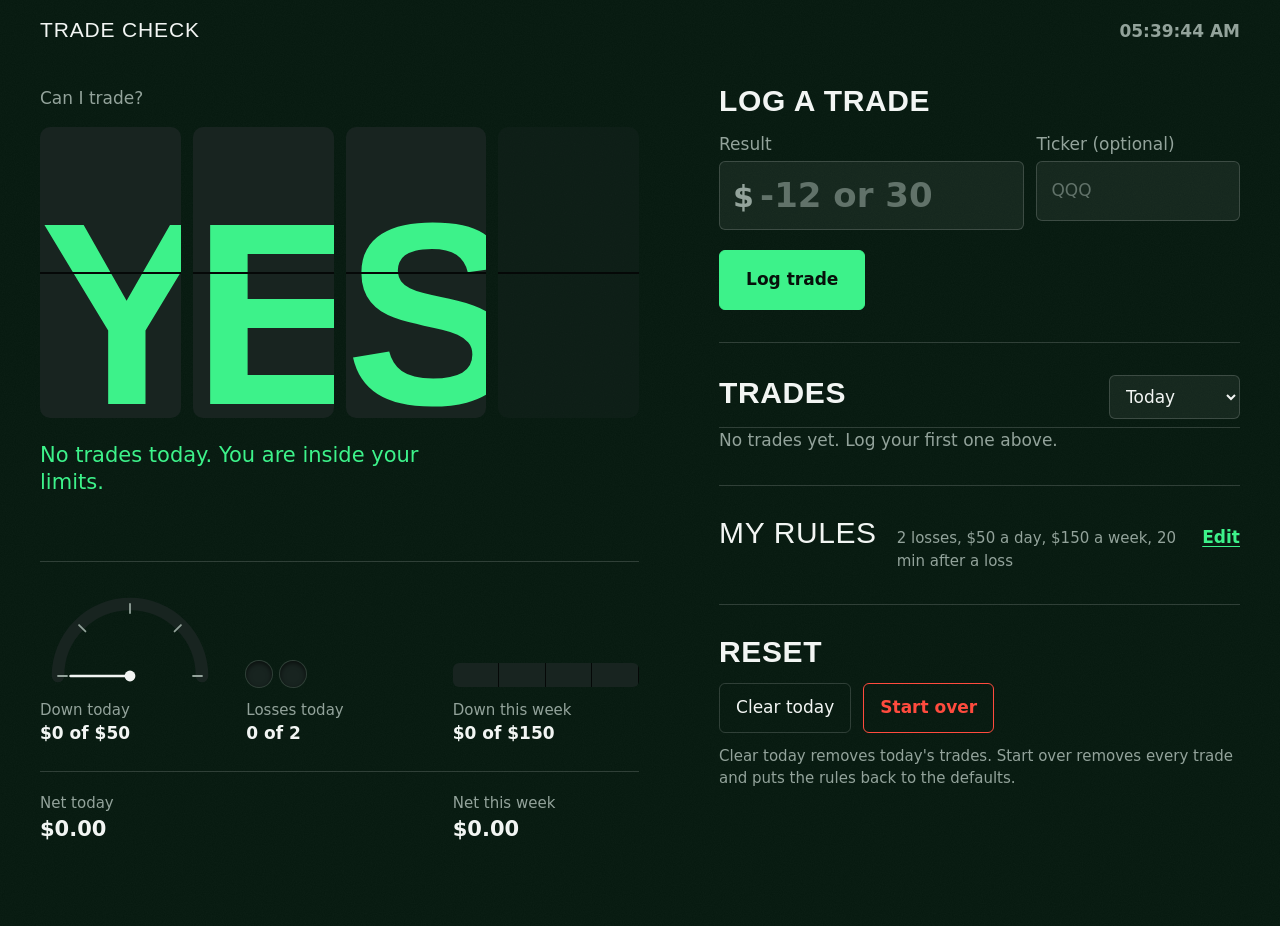
==== commit d7f5c8f9: "Review pass: four reviewers, their findings applied Logic: the page redraws at midnight and on Monda" ====
--- a/index.html
+++ b/index.html
@@ -115,6 +115,7 @@
           </div>
           <p class="field-message" id="amount-msg"></p>
           <button type="submit" class="btn-main">Log trade</button>
+          <p class="hint" id="storage-note" hidden>This browser is not saving. Your trades will be gone when you close the page.</p>
         </form>
       </section>
 
@@ -137,7 +138,7 @@
           <summary>
             <span class="summary-title" id="rules-title">My rules</span>
             <span class="summary-text" id="rules-summary"></span>
-            <span class="summary-action">Edit</span>
+            <span class="summary-action" aria-hidden="true">Edit</span>
           </summary>
           <form id="rules-form" novalidate>
             <div class="rules">
--- a/css/styles.css
+++ b/css/styles.css
@@ -27,7 +27,7 @@
   --section: 40px;
   --column: 1240px;
 
-  --tile-h: calc(clamp(96px, 26vw, 220px) * 1.12);
+  --tile-h: calc(clamp(96px, 26vw, 260px) * 1.12);
 
   /* Set by the answer on <body>. */
   --bg: var(--bg-go);
@@ -63,6 +63,7 @@
   filter: url(#grain);
   opacity: 0.05;
   z-index: 0;
+  transform: translateZ(0); /* its own layer, so scrolling does not repaint the filter */
 }
 
 .grain-src { position: absolute; width: 0; height: 0; }
@@ -101,13 +102,13 @@
 
 .brand {
   font-family: var(--display);
-  font-size: 22px;
+  font-size: 21px;
   text-transform: uppercase;
   letter-spacing: 0.04em;
   color: var(--text);
 }
 
-.clock { font-size: 18px; }
+.clock { font-size: 17px; }
 
 /* ---------- Layout ---------- */
 
@@ -131,13 +132,17 @@
   .signal {
     position: sticky;
     top: var(--section);
+    min-height: calc(100vh - 140px);
+    display: flex;
+    flex-direction: column;
   }
+  .signal .instruments { margin-top: auto; }
 }
 
 /* ---------- The signal ---------- */
 
 .question {
-  font-size: 19px;
+  font-size: 17px;
   font-weight: 500;
   color: var(--text-muted);
   margin-bottom: calc(var(--unit) * 2);
@@ -186,16 +191,19 @@
   display: grid;
   place-items: center;
   font-family: var(--display);
-  font-size: clamp(96px, 26vw, 220px);
+  font-size: clamp(96px, 26vw, 260px);
   font-weight: 700;
   line-height: 1;
-  padding-top: 0.1em; /* DIN Condensed sits high; this centers the capitals */
+  padding-top: 0.22em; /* DIN Condensed sits high; this centers the capitals */
   color: var(--signal);
 }
 
 .half.bottom .ch, .half.flip-bottom .ch {
   top: calc(var(--tile-h) / -2);
 }
+
+/* Spare slots, so YES does not read as a word with a hole after it. */
+.tile[data-letter=" "] .half { opacity: 0.45; }
 
 /* The hinge line across the middle. */
 .tile::after {
@@ -235,9 +243,10 @@
 .reason {
   margin-top: calc(var(--unit) * 3);
   font-size: 21px;
+  line-height: 1.3;
   font-weight: 500;
   color: var(--signal);
-  max-width: 36ch;
+  max-width: 30ch;
 }
 
 .countdown {
@@ -250,6 +259,14 @@
   font-variant-numeric: tabular-nums;
 }
 
+.countdown .unit {
+  font-family: var(--sans);
+  font-size: 21px;
+  font-weight: 500;
+  color: var(--text-muted);
+  margin-left: var(--unit);
+}
+
 .countdown:empty { display: none; }
 
 /* Instruments */
@@ -274,9 +291,11 @@
   color: var(--text-muted);
 }
 
-.inst-fig { font-size: 19px; }
+.inst-fig { font-size: 17px; }
 
 .dial { width: 100%; max-width: 180px; display: block; }
+
+.dial-wrap { align-items: flex-start; }
 
 .dial-track, .dial-fill {
   fill: none;
@@ -313,17 +332,17 @@
 .lamps {
   display: flex;
   flex-wrap: wrap;
-  gap: 10px;
+  gap: var(--unit);
   align-items: flex-end;
-  min-height: 30px;
+  min-height: 26px;
 }
 
 .lamp {
-  width: 30px;
-  height: 30px;
+  width: 26px;
+  height: 26px;
   border-radius: 50%;
   background: var(--face);
-  box-shadow: inset 0 2px 5px rgba(0, 0, 0, 0.6);
+  box-shadow: inset 0 2px 5px rgba(0, 0, 0, 0.6), 0 0 0 1px var(--edge);
 }
 
 .lamp.on {
@@ -332,8 +351,8 @@
 }
 
 .bar {
-  height: 14px;
-  border-radius: 7px;
+  height: 24px;
+  border-radius: var(--r-control);
   background:
     repeating-linear-gradient(90deg, transparent 0 calc(25% - 1px), var(--hinge) calc(25% - 1px) 25%),
     var(--face);
@@ -349,26 +368,31 @@
 
 .nets {
   display: grid;
-  grid-template-columns: 1fr 1fr;
+  grid-template-columns: repeat(3, minmax(0, 1fr));
   gap: var(--gutter);
   margin: calc(var(--unit) * 3) 0 0;
   padding-top: calc(var(--unit) * 2.5);
   border-top: 1px solid var(--edge);
 }
 
+.nets > div:last-child { grid-column: 3; }
 .nets dt { font-size: 15px; color: var(--text-muted); }
-.nets dd { margin: 0; font-size: 26px; }
+.nets dd { margin: 0; font-size: 21px; }
 
 /* ---------- Controls ---------- */
 
 .controls {
   display: grid;
-  gap: var(--section);
+  gap: 32px;
 }
 
 .controls section + section {
-  padding-top: var(--section);
+  padding-top: 32px;
   border-top: 1px solid var(--edge);
+}
+
+@media (max-width: 959px) {
+  .controls { border-top: 1px solid var(--edge); padding-top: 32px; }
 }
 
 .field label {
@@ -404,8 +428,10 @@
   display: grid;
   grid-template-columns: minmax(0, 1.5fr) minmax(0, 1fr);
   gap: calc(var(--unit) * 1.5);
-  align-items: end;
-}
+  align-items: start;
+}
+
+.log-row input { min-height: 60px; }
 
 .money-well {
   position: relative;
@@ -432,13 +458,13 @@
   text-transform: uppercase;
   padding: 13px 14px;
   min-height: 60px;
-  font-size: 19px;
+  font-size: 17px;
 }
 
 .field-message {
   margin-top: var(--unit);
   color: var(--stop);
-  font-size: 16px;
+  font-size: 15px;
   font-weight: 500;
 }
 
@@ -447,10 +473,11 @@
 form .btn-main { margin-top: var(--gutter); }
 
 /* Buttons */
-button {
+button, select {
   font: inherit;
   cursor: pointer;
   border-radius: var(--r-control);
+  min-height: 44px; /* a finger-sized target */
 }
 
 button:focus-visible, summary:focus-visible {
@@ -464,7 +491,7 @@
   background: var(--signal);
   border: 1px solid var(--signal);
   font-weight: 700;
-  font-size: 18px;
+  font-size: 17px;
   transition: background-color 500ms, filter 120ms;
 }
 
@@ -507,7 +534,7 @@
   list-style: none;
   margin: 0;
   padding: 0;
-  border-top: 1px dashed var(--edge);
+  border-top: 1px solid var(--edge);
 }
 
 .tape li {
@@ -542,7 +569,16 @@
   text-align: right;
 }
 
-.tape .btn-quiet { padding: 7px 12px; font-size: 15px; }
+.tape .btn-quiet {
+  padding: 7px 4px;
+  font-size: 15px;
+  border-color: transparent;
+  color: var(--text-muted);
+  text-decoration: underline;
+  text-underline-offset: 3px;
+}
+
+.tape .btn-quiet:hover { color: var(--text); border-color: transparent; }
 
 .empty, .hint, .saved { color: var(--text-muted); }
 .hint { margin-top: calc(var(--unit) * 1.5); font-size: 15px; }
@@ -600,10 +636,17 @@
 
 @media (max-width: 480px) {
   .instruments { grid-template-columns: 1fr 1fr; }
-  .dial-wrap { grid-column: 1 / -1; }
-  .dial { max-width: 220px; }
+  .dial-wrap { grid-column: 1 / -1; align-items: center; text-align: center; }
+  .dial { max-width: 240px; margin: 0 auto; }
+  .nets { grid-template-columns: 1fr 1fr; }
+  .nets > div:last-child { grid-column: auto; }
   .log-row { grid-template-columns: 1fr; }
   .summary-text { grid-column: 1 / -1; grid-row: 2; }
+}
+
+@media (max-width: 400px) {
+  .tape li { grid-template-columns: auto 1fr auto auto; gap: 12px; }
+  .tape .result { font-size: 17px; }
 }
 
 @media (prefers-reduced-motion: reduce) {
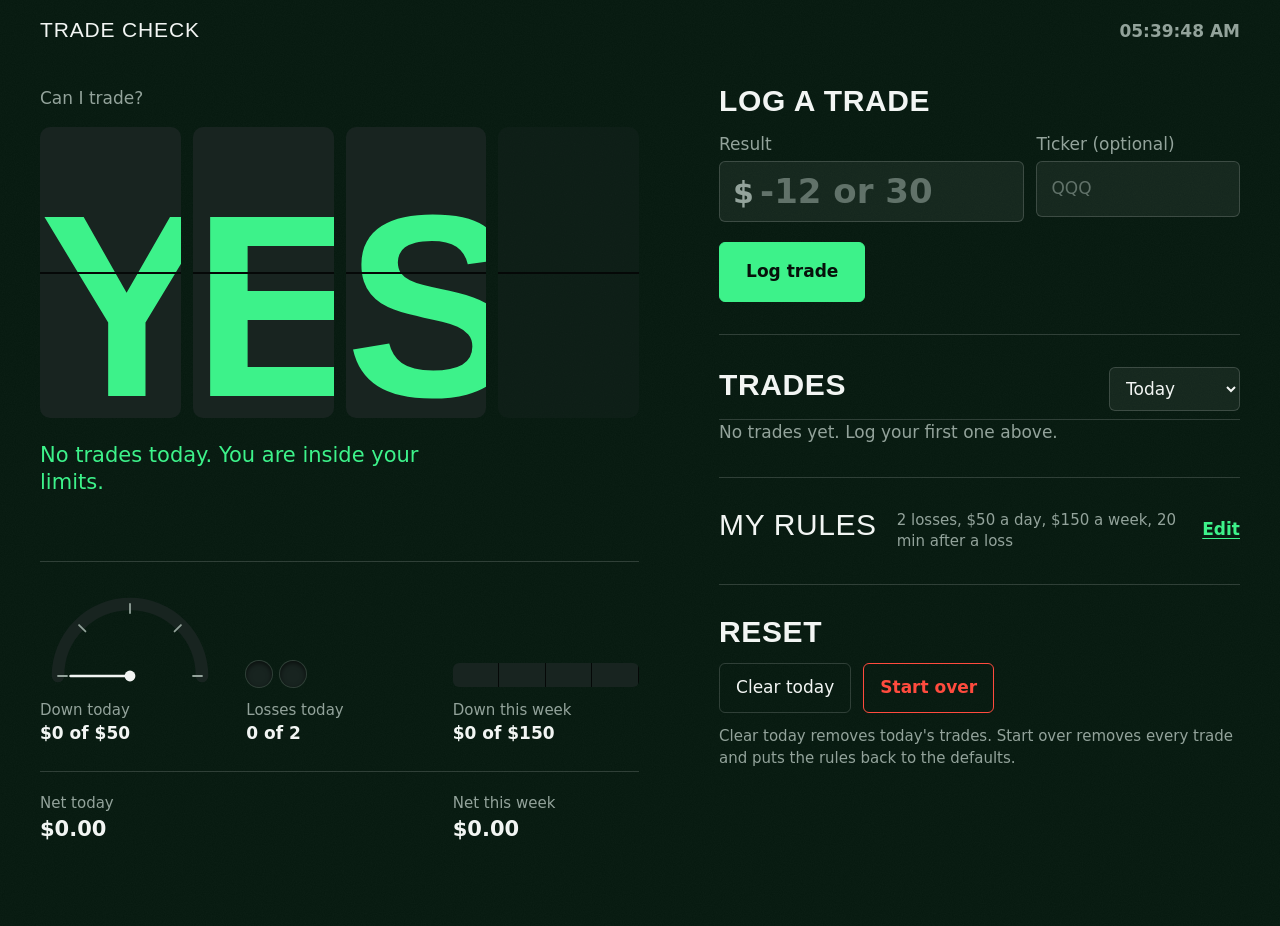
==== commit 4b1415aa: "Cut the random letters from the flip, and a plainer favicon The fold stays, one per change, straight" ====
--- a/index.html
+++ b/index.html
@@ -6,7 +6,7 @@
   <title>Trade Check</title>
   <meta name="description" content="Log your trades and see if you can place another one today.">
   <meta name="theme-color" content="#071A10">
-  <link rel="icon" href="data:image/svg+xml,%3Csvg xmlns='http://www.w3.org/2000/svg' viewBox='0 0 32 32'%3E%3Crect width='32' height='32' rx='7' fill='%23071A10'/%3E%3Crect x='6' y='6' width='20' height='20' rx='4' fill='%23182420'/%3E%3Crect x='6' y='15.5' width='20' height='1' fill='%23050807'/%3E%3Ctext x='16' y='23' text-anchor='middle' font-family='Arial Narrow,Arial' font-weight='700' font-size='18' fill='%233DF28A'%3EY%3C/text%3E%3C/svg%3E">
+  <link rel="icon" href="data:image/svg+xml,%3Csvg xmlns='http://www.w3.org/2000/svg' viewBox='0 0 32 32'%3E%3Crect width='32' height='32' rx='8' fill='%23071A10'/%3E%3Crect x='7' y='5' width='18' height='22' rx='4' fill='%233DF28A'/%3E%3Crect x='7' y='15' width='18' height='2' fill='%23071A10'/%3E%3C/svg%3E">
   <link rel="stylesheet" href="css/styles.css">
 </head>
 <body data-state="yes">
--- a/css/styles.css
+++ b/css/styles.css
@@ -194,7 +194,7 @@
   font-size: clamp(96px, 26vw, 260px);
   font-weight: 700;
   line-height: 1;
-  padding-top: 0.22em; /* DIN Condensed sits high; this centers the capitals */
+  padding-top: 0.19em; /* DIN Condensed sits high; this centers the capitals */
   color: var(--signal);
 }
 
@@ -221,13 +221,13 @@
 
 .tile.flipping .flip-top {
   display: block;
-  animation: fold-down 160ms ease-in forwards;
+  animation: fold-down 110ms ease-in forwards;
 }
 
 .tile.flipping .flip-bottom {
   display: block;
   transform: rotateX(90deg);
-  animation: fold-in 160ms ease-out 160ms forwards;
+  animation: fold-in 110ms ease-out 110ms forwards;
 }
 
 @keyframes fold-down {
@@ -238,6 +238,13 @@
 @keyframes fold-in {
   from { transform: rotateX(90deg); }
   to   { transform: rotateX(0deg); }
+}
+
+.reason.changed { animation: rise 400ms ease-out; }
+
+@keyframes rise {
+  from { opacity: 0; transform: translateY(8px); }
+  to   { opacity: 1; transform: none; }
 }
 
 .reason {
@@ -324,7 +331,7 @@
   stroke-linecap: round;
   transform-origin: 100px 100px;
   transform: rotate(-90deg);
-  transition: transform 600ms cubic-bezier(.2,.8,.2,1);
+  transition: transform 700ms cubic-bezier(0.34, 1.56, 0.64, 1); /* a spring with a small overshoot */
 }
 
 .hub { fill: var(--text); }
@@ -348,6 +355,13 @@
 .lamp.on {
   background: var(--stop);
   box-shadow: inset 0 -3px 6px rgba(0, 0, 0, 0.35);
+}
+
+.lamp.lit-now { animation: ignite 360ms cubic-bezier(0.2, 1.4, 0.4, 1); }
+
+@keyframes ignite {
+  from { transform: scale(0.5); }
+  to   { transform: scale(1); }
 }
 
 .bar {
@@ -405,7 +419,8 @@
 
 input, select {
   width: 100%;
-  padding: 13px 14px;
+  min-height: 56px;
+  padding: 12px 14px;
   font: inherit;
   color: var(--text);
   background: var(--well);
@@ -431,7 +446,7 @@
   align-items: start;
 }
 
-.log-row input { min-height: 60px; }
+
 
 .money-well {
   position: relative;
@@ -451,14 +466,26 @@
   font-variant-numeric: tabular-nums;
   font-weight: 700;
   font-size: 34px;
-  padding: 8px 14px 8px 40px;
+  padding: 4px 14px 4px 40px;
 }
 
 .field-ticker input {
   text-transform: uppercase;
-  padding: 13px 14px;
-  min-height: 60px;
-  font-size: 17px;
+}
+
+/* Numbers in the rules boxes are set like every other number on the page. */
+.rules input {
+  font-family: var(--figures);
+  font-variant-numeric: tabular-nums;
+  font-weight: 700;
+  font-size: 21px;
+}
+
+.field-amount input.pulse { animation: pulse 400ms ease-out; }
+
+@keyframes pulse {
+  from { background: var(--signal); color: var(--on-signal); }
+  to   { background: var(--well); color: var(--text); }
 }
 
 .field-message {
@@ -473,12 +500,14 @@
 form .btn-main { margin-top: var(--gutter); }
 
 /* Buttons */
-button, select {
+button {
   font: inherit;
   cursor: pointer;
   border-radius: var(--r-control);
   min-height: 44px; /* a finger-sized target */
 }
+
+select { cursor: pointer; }
 
 button:focus-visible, summary:focus-visible {
   outline: 2px solid var(--signal);
@@ -516,6 +545,18 @@
 .btn-danger.armed {
   background: var(--stop);
   color: var(--on-signal);
+}
+
+/* The amount on its way from the well to the tape. */
+.flyer {
+  position: fixed;
+  z-index: 5;
+  pointer-events: none;
+  font-family: var(--figures);
+  font-variant-numeric: tabular-nums;
+  font-weight: 700;
+  color: var(--text);
+  white-space: nowrap;
 }
 
 /* Tape */
@@ -528,7 +569,7 @@
 }
 
 .list-head h2 { margin: 0; }
-.list-head select { width: auto; padding: 9px 12px; }
+.list-head select { width: auto; min-height: 44px; padding: 8px 12px; }
 
 .tape {
   list-style: none;
@@ -546,10 +587,11 @@
   border-bottom: 1px solid var(--edge);
 }
 
-.tape li.new { animation: arrive 600ms ease-out; }
+.tape li.new { animation: arrive 500ms ease-out; }
 
 @keyframes arrive {
-  from { background: var(--well); }
+  from { opacity: 0; transform: translateY(-10px); background: var(--well); }
+  60%  { opacity: 1; transform: none; }
   to   { background: transparent; }
 }
 
@@ -605,7 +647,7 @@
   line-height: 1;
 }
 
-.summary-text { color: var(--text-muted); font-size: 15px; }
+.summary-text { color: var(--text-muted); font-size: 15px; line-height: 1.4; align-self: center; }
 
 .summary-action {
   color: var(--signal);
@@ -636,8 +678,8 @@
 
 @media (max-width: 480px) {
   .instruments { grid-template-columns: 1fr 1fr; }
-  .dial-wrap { grid-column: 1 / -1; align-items: center; text-align: center; }
-  .dial { max-width: 240px; margin: 0 auto; }
+  .dial-wrap { grid-column: 1 / -1; }
+  .dial { max-width: 220px; }
   .nets { grid-template-columns: 1fr 1fr; }
   .nets > div:last-child { grid-column: auto; }
   .log-row { grid-template-columns: 1fr; }
@@ -651,5 +693,6 @@
 
 @media (prefers-reduced-motion: reduce) {
   body, .dial-fill, .needle, .bar-fill, .btn-main { transition: none; }
-  .tile.flipping .flip-top, .tile.flipping .flip-bottom, .tape li.new { animation: none; display: none; }
-}
+  .tile.flipping .flip-top, .tile.flipping .flip-bottom { animation: none; display: none; }
+  .tape li.new, .lamp.lit-now, .reason.changed, .field-amount input.pulse { animation: none; }
+}
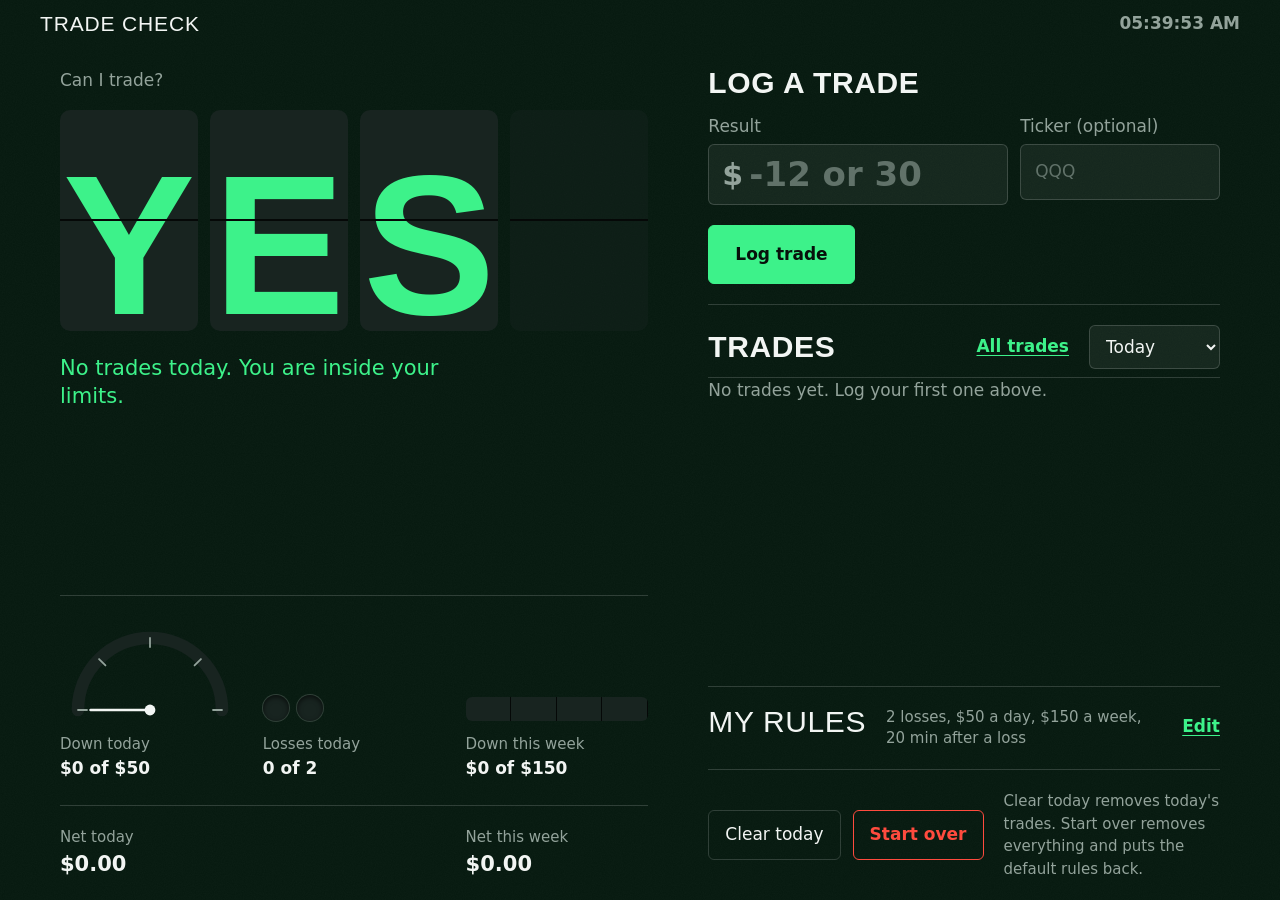
==== commit 69904817: "One screen on a laptop, an All trades page, and the tape links to it The page no longer scrolls at 1" ====
--- a/index.html
+++ b/index.html
@@ -122,17 +122,20 @@
       <section aria-labelledby="list-title">
         <div class="list-head">
           <h2 id="list-title">Trades</h2>
+          <a class="all-link" href="trades.html">All trades</a>
           <label class="visually-hidden" for="filter">Show</label>
           <select id="filter">
             <option value="today">Today</option>
             <option value="week">This week</option>
-            <option value="all">All</option>
           </select>
         </div>
-        <ul class="tape" id="trades"></ul>
-        <p class="empty" id="empty">No trades yet. Log your first one above.</p>
+        <div class="tape-scroll">
+          <ul class="tape" id="trades"></ul>
+          <p class="empty" id="empty">No trades yet. Log your first one above.</p>
+        </div>
       </section>
 
+      <div class="foot">
       <section aria-labelledby="rules-title">
         <details class="rules-box" id="rules-box">
           <summary>
@@ -170,13 +173,14 @@
       </section>
 
       <section aria-labelledby="reset-title">
-        <h2 id="reset-title">Reset</h2>
+        <h2 id="reset-title" class="visually-hidden">Reset</h2>
         <div class="resets">
           <button type="button" class="btn-quiet" id="clear-today">Clear today</button>
           <button type="button" class="btn-danger" id="start-over">Start over</button>
         </div>
-        <p class="hint">Clear today removes today's trades. Start over removes every trade and puts the rules back to the defaults.</p>
+        <p class="hint">Clear today removes today's trades. Start over removes everything and puts the default rules back.</p>
       </section>
+      </div>
     </main>
 
   </div>
--- a/css/styles.css
+++ b/css/styles.css
@@ -27,7 +27,8 @@
   --section: 40px;
   --column: 1240px;
 
-  --tile-h: calc(clamp(96px, 26vw, 260px) * 1.12);
+  --letter: clamp(96px, 26vw, 260px);
+  --tile-h: calc(var(--letter) * 1.12);
 
   /* Set by the answer on <body>. */
   --bg: var(--bg-go);
@@ -122,21 +123,54 @@
   gap: var(--section);
 }
 
+/* On a laptop the whole page fits the window: no page scroll at 100% zoom.
+   The letters scale with the window height, and only the tape scrolls. */
 @media (min-width: 960px) {
+  :root { --letter: min(clamp(96px, 26vw, 260px), 22vh); }
+  html, body { height: 100%; overflow: hidden; }
+  .top { height: 48px; padding-top: 0; align-items: center; }
   .layout {
+    height: calc(100vh - 48px);
     grid-template-columns: minmax(0, 1.15fr) minmax(0, 1fr);
-    gap: calc(var(--section) * 2);
-    padding-top: var(--section);
-    align-items: start;
+    grid-template-rows: minmax(0, 1fr);
+    gap: calc(var(--section) * 1.5);
+    padding: var(--gutter) calc(var(--gutter) * 2) var(--gutter);
+    align-items: stretch;
   }
   .signal {
-    position: sticky;
-    top: var(--section);
-    min-height: calc(100vh - 140px);
+    display: flex;
+    flex-direction: column;
+    min-height: 0;
+    overflow: hidden;
+  }
+  .signal .instruments { margin-top: auto; }
+  .reason { margin-top: calc(var(--unit) * 2); }
+  main.controls {
+    display: flex;
+    flex-direction: column;
+    min-height: 0;
+    gap: var(--gutter);
+  }
+  main.controls section + section, main.controls .foot { padding-top: var(--gutter); }
+  main.controls > section:nth-child(2) {
+    flex: 1 1 auto;
+    min-height: 0;
     display: flex;
     flex-direction: column;
   }
-  .signal .instruments { margin-top: auto; }
+  .tape-scroll { flex: 1 1 auto; min-height: 0; overflow-y: auto; }
+  .foot { display: grid; gap: var(--gutter); border-top: 1px solid var(--edge); }
+  .foot section + section { border-top: none; padding-top: 0; }
+  .foot .hint { margin: 0; }
+  .foot section:last-child { display: flex; align-items: center; gap: var(--gutter); flex-wrap: wrap; }
+  .foot .hint { flex: 1 1 200px; }
+  .rules-box form { margin-top: var(--gutter); }
+}
+
+/* Short laptop windows: drop the reset hint so the tape keeps some rows. */
+@media (min-width: 960px) and (max-height: 760px) {
+  .foot .hint { display: none; }
+  main.controls section:first-child h2 { margin-bottom: var(--unit); }
 }
 
 /* ---------- The signal ---------- */
@@ -191,7 +225,7 @@
   display: grid;
   place-items: center;
   font-family: var(--display);
-  font-size: clamp(96px, 26vw, 260px);
+  font-size: var(--letter);
   font-weight: 700;
   line-height: 1;
   padding-top: 0.19em; /* DIN Condensed sits high; this centers the capitals */
@@ -562,13 +596,19 @@
 /* Tape */
 .list-head {
   display: flex;
-  align-items: baseline;
-  justify-content: space-between;
+  align-items: center;
   gap: var(--gutter);
   margin-bottom: var(--unit);
 }
 
-.list-head h2 { margin: 0; }
+.list-head h2 { margin: 0; margin-right: auto; }
+
+.all-link {
+  color: var(--signal);
+  font-weight: 600;
+  text-decoration: underline;
+  text-underline-offset: 3px;
+}
 .list-head select { width: auto; min-height: 44px; padding: 8px 12px; }
 
 .tape {
@@ -696,3 +736,47 @@
   .tile.flipping .flip-top, .tile.flipping .flip-bottom { animation: none; display: none; }
   .tape li.new, .lamp.lit-now, .reason.changed, .field-amount input.pulse { animation: none; }
 }
+
+/* ---------- All trades page ---------- */
+
+.history {
+  position: relative;
+  z-index: 1;
+  max-width: 720px;
+  margin: 0 auto;
+  padding: var(--gutter) var(--gutter) calc(var(--section) * 2);
+}
+
+.history-sum {
+  display: grid;
+  grid-template-columns: repeat(3, minmax(0, 1fr));
+  gap: var(--gutter);
+  margin: 0 0 var(--section);
+  padding-bottom: var(--gutter);
+  border-bottom: 1px solid var(--edge);
+}
+
+.history-sum dt { font-size: 15px; color: var(--text-muted); }
+.history-sum dd { margin: 0; font-size: 21px; }
+
+.day { margin-bottom: var(--section); }
+
+.day-head {
+  display: flex;
+  justify-content: space-between;
+  align-items: baseline;
+  gap: var(--gutter);
+  margin-bottom: var(--unit);
+}
+
+.day-head h2 { margin: 0; }
+.day-head .fig { font-size: 21px; }
+
+.tape li.plain { grid-template-columns: 4.5em 1fr auto; }
+
+.back {
+  color: var(--text);
+  font-weight: 600;
+  text-decoration: underline;
+  text-underline-offset: 3px;
+}
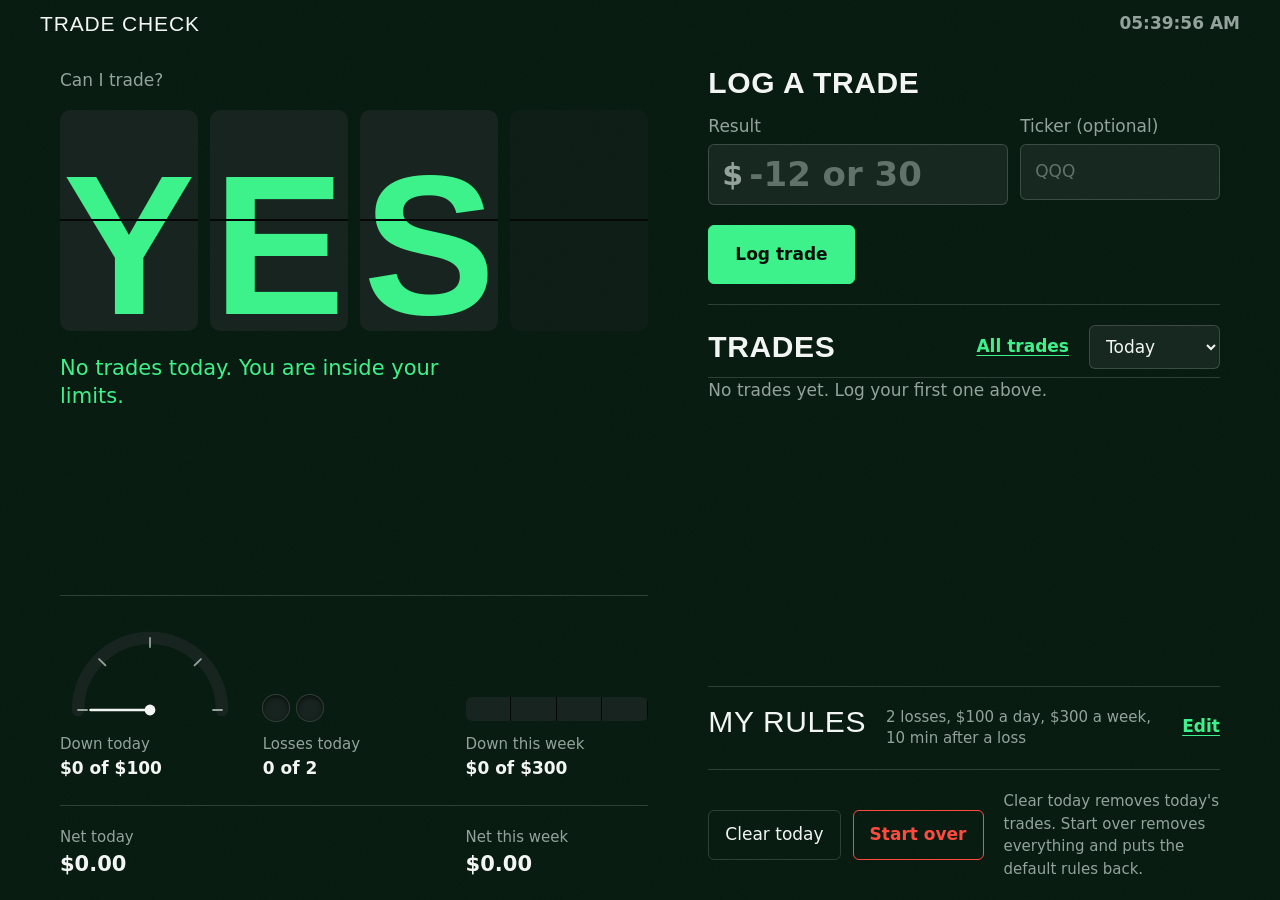
==== commit c69faeed: "My defaults and one-tap Start over Daily limit $100, weekly $300, 10 minutes after a loss. Start ove" ====
--- a/index.html
+++ b/index.html
@@ -71,7 +71,7 @@
             <circle class="hub" cx="100" cy="100" r="6"/>
           </svg>
           <p class="inst-label">Down today</p>
-          <p class="inst-fig fig" id="day-fig">$0 of $50</p>
+          <p class="inst-fig fig" id="day-fig">$0 of $100</p>
         </div>
 
         <div class="instrument">
@@ -83,7 +83,7 @@
         <div class="instrument">
           <div class="bar"><div class="bar-fill" id="week-fill"></div></div>
           <p class="inst-label">Down this week</p>
-          <p class="inst-fig fig" id="week-fig">$0 of $150</p>
+          <p class="inst-fig fig" id="week-fig">$0 of $300</p>
         </div>
       </div>
 
--- a/css/styles.css
+++ b/css/styles.css
@@ -576,11 +576,6 @@
   font-weight: 600;
 }
 
-.btn-danger.armed {
-  background: var(--stop);
-  color: var(--on-signal);
-}
-
 /* The amount on its way from the well to the tape. */
 .flyer {
   position: fixed;
